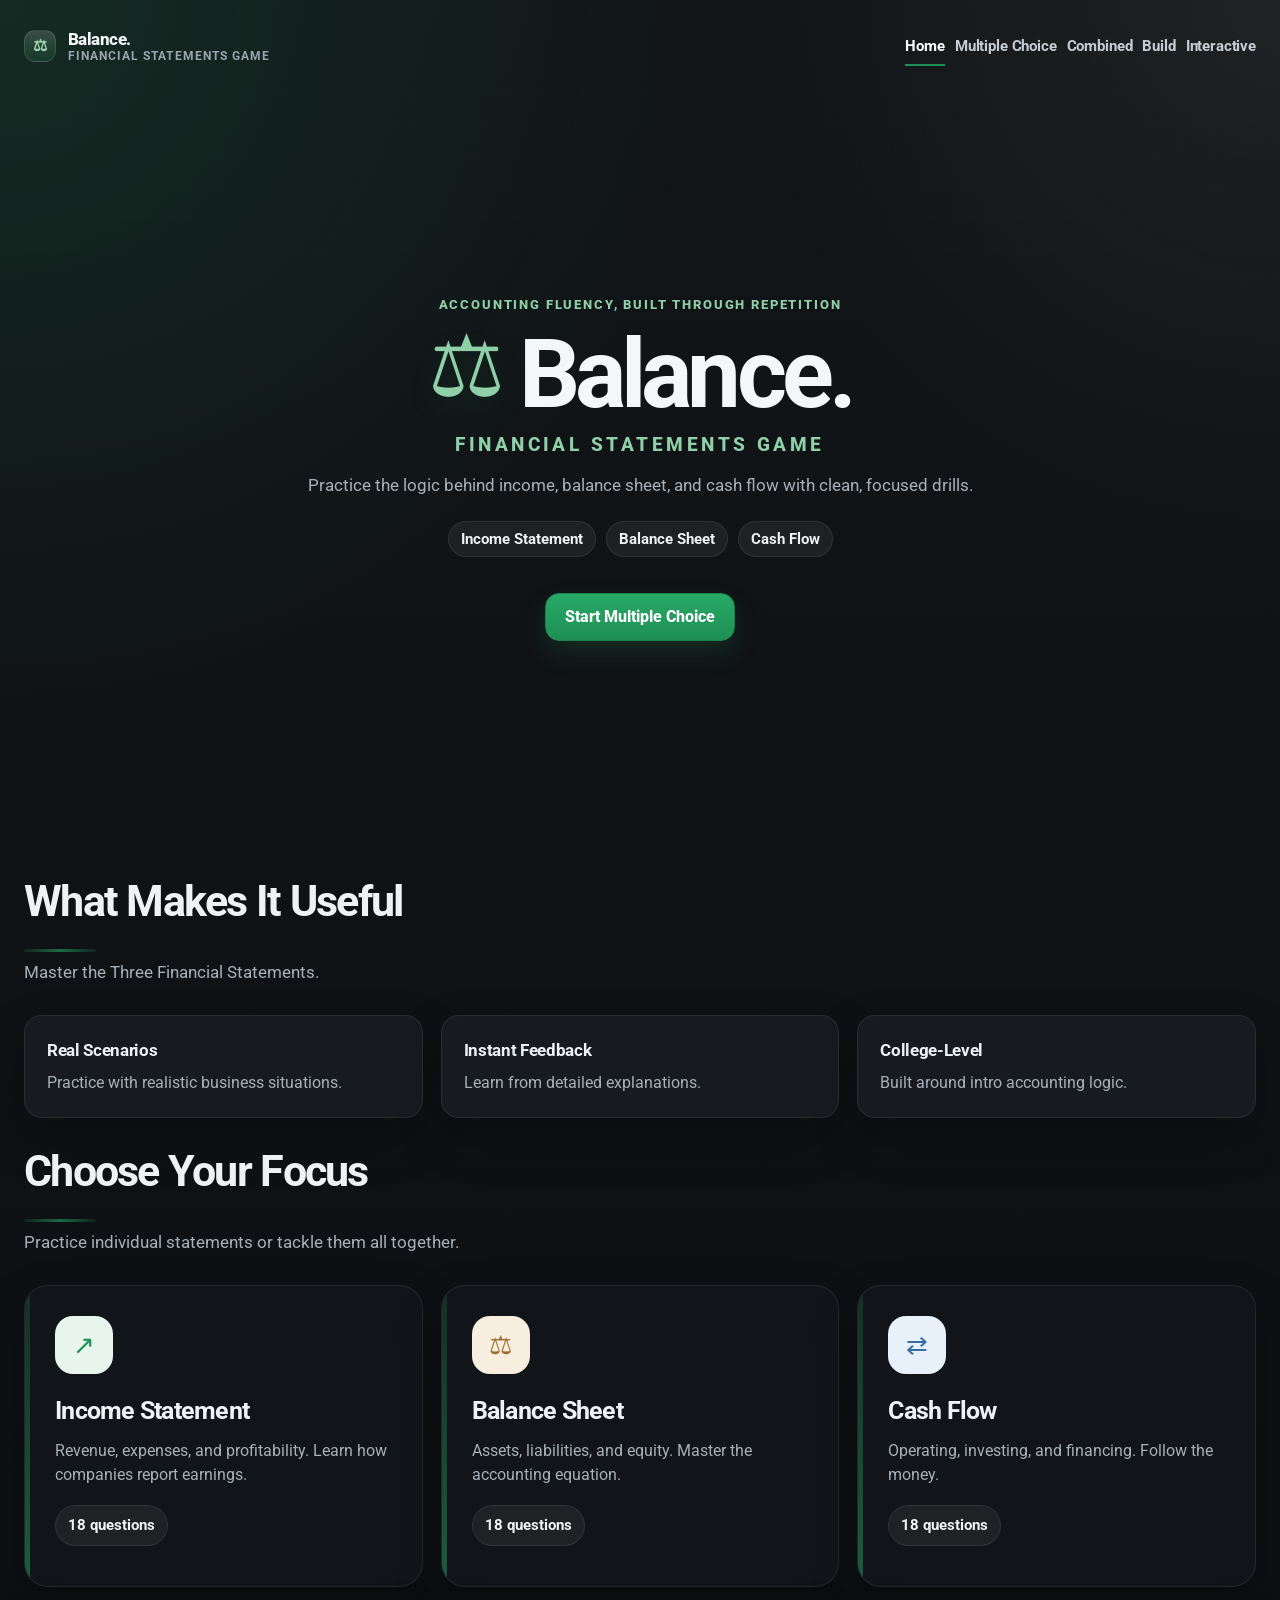
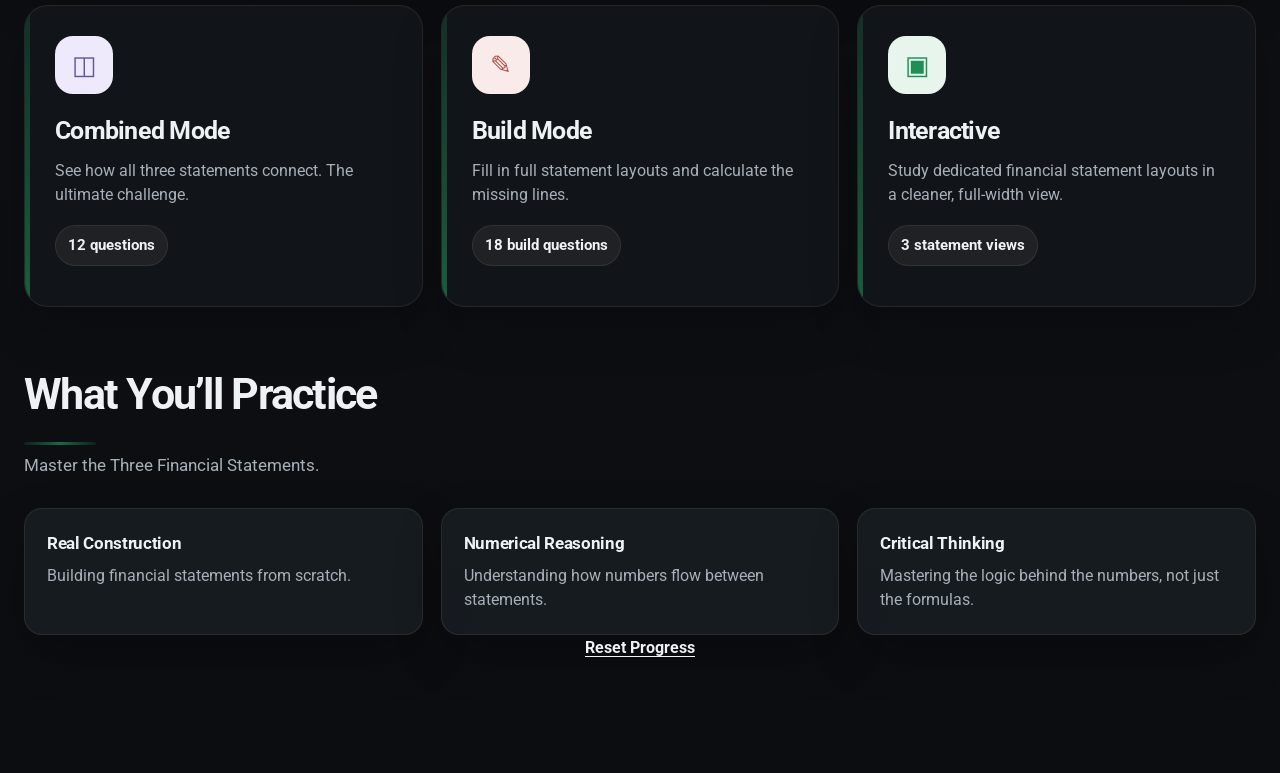
==== index.html @ 27fd7a09 "Changing Nav Bar" ====
<!DOCTYPE html>
<html lang="en">
<head>
  <meta charset="UTF-8" />
  <meta name="viewport" content="width=device-width, initial-scale=1.0" />
  <title>Balance. - The Interactive Accounting Game</title>
  <link rel="stylesheet" href="styles.css" />
  <style>
    .home-footer {
      display: flex;
      justify-content: center;
      padding-bottom: 56px;
    }

    .reset-progress-btn {
      border: 0;
      background: transparent;
      color: #5f7668;
      font: inherit;
      font-weight: 700;
      text-decoration: underline;
      text-underline-offset: 3px;
      cursor: pointer;
    }

    .reset-progress-btn:hover,
    .reset-progress-btn:focus-visible {
      color: #14633a;
      outline: none;
    }
  </style>
</head>
<body>
  <header class="site-header">
    <div class="container header-inner page-topbar">
      <a href="index.html" class="brand-pill" aria-label="Balance home">
        <span class="brand-mark brand-mark-scale" aria-hidden="true">⚖</span>
        <span class="brand-lockup">
          <span class="brand-name">Balance.</span>
          <span class="brand-tagline">Financial Statements Game</span>
        </span>
      </a>
      <nav class="page-nav">
        <a href="index.html" class="active">Home</a>
        <a href="multiple-choice.html">Multiple Choice</a>
        <a href="combined.html">Combined</a>
        <a href="build.html">Build</a>
        <a href="interactive.html">Interactive</a>
      </nav>
      <details class="mobile-nav">
        <summary>Menu</summary>
        <nav class="mobile-nav-menu">
          <a href="index.html" class="active">Home</a>
          <a href="multiple-choice.html">Multiple Choice</a>
          <a href="combined.html">Combined</a>
          <a href="build.html">Build</a>
          <a href="interactive.html">Interactive</a>
        </nav>
      </details>
    </div>
  </header>
  
  <main class="home-page">
    <section class="hero container">
      <div class="hero-shell">
        <div class="hero-copy">
          <p class="hero-eyebrow">Accounting fluency, built through repetition</p>
          <div class="hero-logo">
            <div class="hero-logo-top">
              <span class="hero-logo-mark hero-logo-mark-scale hero-logo-mark-inline" aria-hidden="true">⚖</span>
              <h1>Balance.</h1>
            </div>
            <div class="hero-logo-bottom">
              <p class="hero-logo-subtitle">FINANCIAL STATEMENTS GAME</p>
              <p class="hero-logo-note">Practice the logic behind income, balance sheet, and cash flow with clean, focused drills.</p>
            </div>
          </div>

          <div class="hero-statement-tags" aria-label="Statement topics">
            <span>Income Statement</span>
            <span>Balance Sheet</span>
            <span>Cash Flow</span>
          </div>

          <div class="hero-actions">
            <a href="multiple-choice.html" class="primary-btn hero-cta">Start Multiple Choice</a>
          </div>
        </div>
      </div>
    </section>

    <section class="container home-info-section">
      <div class="section-heading">
        <h2>What Makes It Useful</h2>
        <p>Master the Three Financial Statements.</p>
      </div>

      <div class="feature-row feature-row-wide">
        <div class="feature-card">
          <h3>Real Scenarios</h3>
          <p>Practice with realistic business situations.</p>
        </div>

        <div class="feature-card">
          <h3>Instant Feedback</h3>
          <p>Learn from detailed explanations.</p>
        </div>

        <div class="feature-card">
          <h3>College-Level</h3>
          <p>Built around intro accounting logic.</p>
        </div>
      </div>
    </section>

    <section class="container mode-section">
      <div class="section-heading">
        <h2>Choose Your Focus</h2>
        <p>Practice individual statements or tackle them all together.</p>
      </div>

      <div class="mode-grid">
        <a class="mode-card" href="income.html">
          <div class="mode-icon green">↗</div>
          <h3>Income Statement</h3>
          <p>Revenue, expenses, and profitability. Learn how companies report earnings.</p>
          <span class="question-tag">18 questions</span>
          <span class="best-score-text" data-best-score="balance_income_best"></span>
        </a>

        <a class="mode-card" href="balance.html">
          <div class="mode-icon orange">⚖</div>
          <h3>Balance Sheet</h3>
          <p>Assets, liabilities, and equity. Master the accounting equation.</p>
          <span class="question-tag">18 questions</span>
          <span class="best-score-text" data-best-score="balance_balance_best"></span>
        </a>

        <a class="mode-card" href="cashflow.html">
          <div class="mode-icon blue">⇄</div>
          <h3>Cash Flow</h3>
          <p>Operating, investing, and financing. Follow the money.</p>
          <span class="question-tag">18 questions</span>
          <span class="best-score-text" data-best-score="balance_cashflow_best"></span>
        </a>

        <a class="mode-card" href="combined.html">
          <div class="mode-icon purple">◫</div>
          <h3>Combined Mode</h3>
          <p>See how all three statements connect. The ultimate challenge.</p>
          <span class="question-tag">12 questions</span>
          <span class="best-score-text" data-best-score="balance_combined_best"></span>
        </a>

        <a class="mode-card" href="build.html">
          <div class="mode-icon red">✎</div>
          <h3>Build Mode</h3>
          <p>Fill in full statement layouts and calculate the missing lines.</p>
          <span class="question-tag">18 build questions</span>
          <span class="best-score-text" data-best-score="balance_build_best"></span>
        </a>

        <a class="mode-card" href="interactive.html">
          <div class="mode-icon green">▣</div>
          <h3>Interactive</h3>
          <p>Study dedicated financial statement layouts in a cleaner, full-width view.</p>
          <span class="question-tag">3 statement views</span>
        </a>
      </div>
    </section>

    <section class="container home-info-section">
      <div class="section-heading">
        <h2>What You’ll Practice</h2>
        <p>Master the Three Financial Statements.</p>
      </div>

      <div class="feature-row feature-row-wide">
        <div class="feature-card">
          <h3>Real Construction</h3>
          <p>Building financial statements from scratch.</p>
        </div>

        <div class="feature-card">
          <h3>Numerical Reasoning</h3>
          <p>Understanding how numbers flow between statements.</p>
        </div>

        <div class="feature-card">
          <h3>Critical Thinking</h3>
          <p>Mastering the logic behind the numbers, not just the formulas.</p>
        </div>
      </div>
    </section>

    <footer class="container home-footer">
      <button type="button" class="reset-progress-btn" id="reset-progress-btn">Reset Progress</button>
    </footer>
  </main>

  <script>
    (function () {
      const BEST_SCORE_PREFIX = "balance_";
      const bestScoreEls = Array.from(document.querySelectorAll("[data-best-score]"));
      const resetBtn = document.getElementById("reset-progress-btn");

      function renderBestScores() {
        bestScoreEls.forEach(el => {
          const key = el.dataset.bestScore;
          if (!key) return;

          const raw = localStorage.getItem(key);
          if (!raw) {
            el.textContent = "";
            return;
          }

          try {
            const parsed = JSON.parse(raw);
            if (!parsed || !Number.isFinite(parsed.score) || !Number.isFinite(parsed.total)) {
              el.textContent = "";
              return;
            }

            el.textContent = `Best: ${parsed.score} / ${parsed.total}`;
          } catch (_error) {
            el.textContent = "";
          }
        });
      }

      function resetProgress() {
        Object.keys(localStorage).forEach(key => {
          if (key.startsWith(BEST_SCORE_PREFIX)) {
            localStorage.removeItem(key);
          }
        });

        renderBestScores();
      }

      if (resetBtn) {
        resetBtn.addEventListener("click", resetProgress);
      }

      renderBestScores();
    }());
  </script>
</body>
</html>
---- styles.css ----
@import url("https://fonts.googleapis.com/css2?family=JetBrains+Mono:wght@600;700;800&family=Roboto:wght@400;500;700;800&display=swap");

:root {
  --bg: #101214;
  --bg-accent: #1a1d20;
  --surface: #ffffff;
  --surface-soft: #f5f7f8;
  --surface-strong: #edf1f2;
  --border: rgba(255, 255, 255, 0.1);
  --border-strong: rgba(255, 255, 255, 0.18);
  --text: #173126;
  --muted: #66727d;
  --green: #1f8f55;
  --green-dark: #14633a;
  --green-soft: #dff2e6;
  --green-ring: rgba(31, 143, 85, 0.18);
  --ink: #f4f7f8;
  --mode-accent: rgba(31, 143, 85, 0.14);
  --mode-accent-strong: #1f8f55;
  --red: #c23a3a;
  --red-soft: #fae7e7;
  --shadow-sm: 0 20px 48px rgba(0, 0, 0, 0.24);
  --shadow-md: 0 28px 72px rgba(0, 0, 0, 0.32);
  --radius-lg: 24px;
  --radius-md: 18px;
  --radius-sm: 14px;
  --radius-pill: 999px;
  --container: 1600px;
  --font-sans: "Roboto", Arial, Helvetica, sans-serif;
  --font-mono: "JetBrains Mono", "SFMono-Regular", Consolas, "Liberation Mono", Menlo, monospace;
  --panel: rgba(18, 22, 26, 0.9);
  --panel-soft: rgba(24, 29, 34, 0.92);
  --panel-strong: rgba(31, 37, 42, 0.95);
  --panel-border: rgba(255, 255, 255, 0.08);
  --panel-text: #eef2f4;
  --panel-muted: #a7b0b8;
}

* {
  box-sizing: border-box;
}

html,
body {
  margin: 0;
  padding: 0;
  min-height: 100%;
  font-family: var(--font-sans);
  background:
    radial-gradient(circle at top left, rgba(31, 143, 85, 0.18), transparent 26%),
    radial-gradient(circle at top right, rgba(255, 255, 255, 0.06), transparent 20%),
    linear-gradient(180deg, #121518 0%, #0b0d10 100%);
  color: var(--text);
}

body {
  line-height: 1.5;
  position: relative;
}

a {
  text-decoration: none;
  color: inherit;
}

button,
input,
select {
  font: inherit;
}

button,
input,
select,
a {
  -webkit-tap-highlight-color: transparent;
}

.hidden {
  display: none !important;
}

.container {
  width: min(var(--container), calc(100% - 48px));
  margin: 0 auto;
}

.site-header {
  position: relative;
  z-index: 50;
  padding: 20px 0 0;
}

.header-inner {
  display: flex;
  justify-content: center;
  align-items: center;
}

.page-topbar {
  position: relative;
  justify-content: space-between;
  gap: 18px 24px;
  flex-wrap: nowrap;
  padding: 4px 0 0;
}

.brand-pill {
  display: inline-flex;
  flex: 0 0 auto;
  align-items: center;
  gap: 12px;
  min-height: 44px;
  padding: 0;
  background: transparent;
  color: var(--ink);
  border: 0;
  font-weight: 800;
  letter-spacing: -0.01em;
  white-space: nowrap;
}

.brand-mark {
  position: relative;
  width: 32px;
  height: 32px;
  display: inline-flex;
  align-items: center;
  justify-content: center;
  border-radius: 11px;
  background:
    linear-gradient(180deg, rgba(255, 255, 255, 0.16) 0%, rgba(31, 143, 85, 0.16) 100%);
  border: 1px solid rgba(255, 255, 255, 0.1);
  box-shadow: none;
}

.brand-mark-scale {
  color: #9ed8b3;
  font-size: 1rem;
  line-height: 1;
}

.brand-lockup {
  display: flex;
  flex-direction: column;
  line-height: 1.05;
}

.brand-name {
  font-size: 1.08rem;
  letter-spacing: -0.03em;
}

.brand-tagline {
  margin-top: 2px;
  color: #9aa5af;
  font-size: 0.72rem;
  font-weight: 700;
  letter-spacing: 0.09em;
  text-transform: uppercase;
}

.page-nav {
  display: flex;
  flex: 0 1 auto;
  min-width: max-content;
  align-items: center;
  justify-content: flex-start;
  gap: 10px;
  flex-wrap: nowrap;
  padding: 0;
  margin-left: auto;
  background: transparent;
  border: 0;
  border-radius: 0;
  box-shadow: none;
}

.page-nav a {
  display: inline-flex;
  flex: 0 1 auto;
  align-items: center;
  justify-content: center;
  min-height: 40px;
  padding: 6px 0;
  border-radius: 0;
  border: 0;
  background: transparent;
  color: #c5ccd3;
  font-weight: 700;
  font-size: 0.95rem;
  letter-spacing: -0.01em;
  white-space: nowrap;
  transition: transform 0.18s ease, color 0.18s ease, opacity 0.18s ease;
}

.page-nav a:hover,
.page-nav a:focus-visible {
  transform: translateY(-1px);
  color: #ffffff;
  outline: none;
}

.page-nav a.active {
  color: #ffffff;
  box-shadow: inset 0 -2px 0 var(--green);
}

.best-score-text {
  display: block;
  margin-top: 10px;
  color: #5f7668;
  font-size: 0.92rem;
  font-weight: 700;
  font-family: var(--font-mono);
  font-variant-numeric: tabular-nums;
}

.mobile-nav {
  display: none;
  position: relative;
  z-index: 60;
  margin-left: auto;
}

.mobile-nav summary {
  display: inline-flex;
  align-items: center;
  justify-content: center;
  min-height: 44px;
  padding: 0 16px;
  border: 1px solid rgba(255, 255, 255, 0.14);
  border-radius: var(--radius-pill);
  background: rgba(255, 255, 255, 0.06);
  color: #f3f6f7;
  font-weight: 800;
  cursor: pointer;
  list-style: none;
  box-shadow: inset 0 1px 0 rgba(255, 255, 255, 0.75);
}

.mobile-nav summary::-webkit-details-marker {
  display: none;
}

.mobile-nav summary::after {
  content: "▾";
  margin-left: 8px;
  color: var(--muted);
  font-size: 0.9rem;
}

.mobile-nav[open] summary::after {
  content: "▴";
}

.mobile-nav-menu {
  position: absolute;
  top: calc(100% + 10px);
  right: 0;
  z-index: 80;
  width: min(240px, calc(100vw - 40px));
  max-width: calc(100vw - 40px);
  display: grid;
  gap: 6px;
  padding: 10px;
  background: rgba(22, 25, 28, 0.96);
  border: 1px solid rgba(255, 255, 255, 0.1);
  border-radius: 18px;
  box-shadow: 0 18px 40px rgba(0, 0, 0, 0.34);
  backdrop-filter: blur(12px);
}

.mobile-nav-menu a {
  display: flex;
  align-items: center;
  min-height: 42px;
  padding: 0 12px;
  border: 1px solid transparent;
  border-radius: 12px;
  color: #c5ccd3;
  font-weight: 700;
}

.mobile-nav-menu a:hover,
.mobile-nav-menu a:focus-visible {
  background: rgba(255, 255, 255, 0.06);
  border-color: rgba(255, 255, 255, 0.08);
  color: #ffffff;
  outline: none;
}

.mobile-nav-menu a.active {
  background: rgba(31, 143, 85, 0.18);
  border-color: rgba(31, 143, 85, 0.28);
  color: #ffffff;
}

.hero,
.mode-section,
.quiz-hero,
.build-mode-picker,
.home-info-section,
.quiz-card,
.feature-card,
.mode-card {
  background: var(--panel);
  border: 1px solid var(--panel-border);
  box-shadow: var(--shadow-sm);
}

.hero,
.mode-section,
.home-info-section,
.quiz-card {
  border-radius: var(--radius-lg);
}

.home-page {
  padding-bottom: 56px;
}

.home-page .section-heading h2,
.home-page .section-heading p,
.home-page .reset-progress-btn {
  color: #eef2f4;
}

.home-page .section-heading p {
  color: #a7b0b8;
}

.hero {
  position: relative;
  overflow: hidden;
  padding: 56px 48px;
  margin-top: 20px;
  min-height: min(72vh, 760px);
  display: flex;
  align-items: center;
  background: transparent;
  border: 0;
  box-shadow: none;
  border-radius: 0;
}

.hero::before {
  content: "";
  position: absolute;
  inset: 0;
  background:
    linear-gradient(90deg, rgba(255, 255, 255, 0.04) 1px, transparent 1px),
    linear-gradient(rgba(255, 255, 255, 0.04) 1px, transparent 1px);
  background-size: 32px 32px;
  mask-image: linear-gradient(180deg, rgba(0, 0, 0, 0.22), transparent 72%);
  pointer-events: none;
}

.hero-shell {
  position: relative;
  display: flex;
  justify-content: center;
  align-items: center;
  width: 100%;
  min-height: inherit;
}

.hero-copy {
  display: flex;
  flex-direction: column;
  align-items: center;
  text-align: center;
  justify-content: center;
  width: min(100%, 980px);
  margin: 0 auto;
}

.hero-eyebrow {
  margin: 0 0 16px;
  color: #90d0a9;
  font-size: 0.82rem;
  font-weight: 800;
  letter-spacing: 0.14em;
  text-transform: uppercase;
}

.hero-logo {
  display: inline-flex;
  flex-direction: column;
  align-items: center;
  gap: 12px;
}

.hero-logo-top {
  display: inline-flex;
  align-items: center;
  justify-content: center;
  gap: 14px;
}

.hero-logo-mark {
  width: clamp(92px, 12vw, 116px);
  height: clamp(92px, 12vw, 116px);
  display: grid;
  place-items: center;
  padding: 16px;
  border-radius: 28px;
  background:
    linear-gradient(180deg, rgba(255, 255, 255, 0.08) 0%, rgba(31, 143, 85, 0.12) 100%);
  border: 1px solid rgba(255, 255, 255, 0.08);
  box-shadow: 0 18px 36px rgba(0, 0, 0, 0.26);
}

.hero-logo-mark-scale {
  color: #90d0a9;
  font-size: clamp(4.5rem, 10vw, 7rem);
  line-height: 1;
  text-shadow: 0 12px 28px rgba(31, 143, 85, 0.16);
}

.hero-logo-mark-inline {
  width: auto;
  height: auto;
  display: inline-block;
  padding: 0;
  border: 0;
  border-radius: 0;
  background: transparent;
  box-shadow: none;
  font-size: clamp(3.5rem, 7vw, 5.4rem);
  transform: translateY(-0.08em);
}

.hero-logo-copy {
  text-align: center;
}

.hero-logo-bottom {
  text-align: center;
  width: 100%;
}

.hero h1 {
  margin: 0;
  font-size: clamp(3.5rem, 8vw, 6rem);
  line-height: 0.92;
  letter-spacing: -0.05em;
  color: #f4f7f8;
}

.hero-logo-subtitle {
  margin: 0;
  color: #90d0a9;
  font-size: clamp(0.95rem, 1.8vw, 1.2rem);
  font-weight: 800;
  letter-spacing: 0.18em;
}

.hero-logo-note {
  margin: 14px 0 0;
  max-width: 820px;
  color: var(--panel-muted);
  font-size: 1.08rem;
}

.hero-statement-tags {
  display: flex;
  flex-wrap: wrap;
  gap: 10px;
  margin-top: 22px;
  justify-content: center;
}

.hero-statement-tags span {
  display: inline-flex;
  align-items: center;
  min-height: 36px;
  padding: 0 12px;
  border-radius: var(--radius-pill);
  border: 1px solid rgba(255, 255, 255, 0.08);
  background: rgba(255, 255, 255, 0.06);
  color: var(--panel-text);
  font-size: 0.92rem;
  font-weight: 700;
}

.hero-actions {
  margin-top: 36px;
  display: flex;
  justify-content: center;
  width: 100%;
}

.hero-cta {
  min-width: 190px;
}

.brand-strip {
  display: grid;
  grid-template-columns: repeat(3, 1fr);
  gap: 18px;
  margin-top: 22px;
}

.brand-strip-item {
  padding: 18px 20px;
  border: 1px solid var(--border);
  border-radius: var(--radius-md);
  background: rgba(255, 255, 255, 0.82);
  box-shadow: var(--shadow-sm);
}

.brand-strip-label {
  display: block;
  margin-bottom: 8px;
  color: var(--muted);
  font-size: 0.8rem;
  font-weight: 800;
  letter-spacing: 0.1em;
  text-transform: uppercase;
}

.brand-strip-item strong {
  font-size: 1rem;
  letter-spacing: -0.02em;
}

.feature-row {
  display: grid;
  grid-template-columns: repeat(3, 1fr);
  gap: 18px;
  margin-top: 36px;
}

.feature-row-wide {
  margin-top: 0;
}

.feature-card {
  border-radius: var(--radius-md);
  padding: 22px;
  text-align: left;
  background: var(--panel-soft);
}

.feature-card h3 {
  margin: 0 0 8px;
  font-size: 1.05rem;
  letter-spacing: -0.02em;
  color: var(--panel-text);
}

.feature-card p {
  margin: 0;
  color: var(--panel-muted);
}

.home-info-section {
  padding: 0;
  margin-top: 22px;
  background: transparent;
  border: 0;
  box-shadow: none;
}

.mode-section {
  padding: 0;
  margin-top: 22px;
  margin-bottom: 56px;
  background: transparent;
  border: 0;
  box-shadow: none;
}

.accounting-tidbit {
  display: grid;
  grid-template-columns: minmax(0, 280px) minmax(0, 1fr);
  gap: 24px;
  align-items: center;
  padding: 28px 32px;
  margin-top: 22px;
  margin-bottom: 22px;
  border-radius: var(--radius-lg);
  background: rgba(255, 255, 255, 0.94);
  border: 1px solid var(--border);
  box-shadow: var(--shadow-sm);
}

.accounting-tidbit-intro h2,
.accounting-tidbit-intro p {
  margin: 0;
}

.accounting-tidbit-eyebrow {
  margin-bottom: 10px;
  color: var(--green-dark);
  font-size: 0.78rem;
  font-weight: 800;
  letter-spacing: 0.14em;
  text-transform: uppercase;
}

.accounting-tidbit-intro h2 {
  font-size: clamp(1.55rem, 2vw, 2.05rem);
  letter-spacing: -0.03em;
}

.accounting-tidbit-note {
  margin-top: 10px !important;
  color: var(--muted);
  font-size: 0.98rem;
}

.accounting-tidbit-flow {
  display: flex;
  flex-wrap: wrap;
  align-items: center;
  gap: 12px 14px;
  padding: 20px 22px;
  border-radius: 20px;
  border: 1px solid rgba(191, 216, 197, 0.92);
  background: linear-gradient(180deg, rgba(255, 255, 255, 0.98) 0%, rgba(245, 250, 247, 0.96) 100%);
}

.accounting-tidbit-flow span {
  color: var(--text);
  font-weight: 700;
}

.accounting-tidbit-flow strong {
  color: var(--green-dark);
  font-size: 1.1rem;
}

.section-heading {
  text-align: left;
  margin-bottom: 30px;
}

.section-heading h2 {
  margin: 0 0 8px;
  font-size: clamp(2rem, 3.5vw, 2.7rem);
  letter-spacing: -0.04em;
}

.section-heading h2::after {
  content: "";
  display: block;
  width: 72px;
  height: 3px;
  margin: 14px 0 0;
  border-radius: 999px;
  background: linear-gradient(90deg, rgba(31, 143, 85, 0.14), rgba(31, 143, 85, 0.7), rgba(31, 143, 85, 0.14));
}

.section-heading p {
  margin: 0;
  color: var(--muted);
  font-size: 1.05rem;
}

.mode-grid {
  display: grid;
  grid-template-columns: repeat(3, minmax(0, 1fr));
  gap: 18px;
}

.mode-card {
  position: relative;
  overflow: hidden;
  border-radius: var(--radius-lg);
  padding: 30px;
  display: block;
  transition: transform 0.18s ease, box-shadow 0.18s ease, border-color 0.18s ease;
}

.mode-card::before {
  content: "";
  position: absolute;
  inset: 0 auto 0 0;
  width: 5px;
  background: linear-gradient(180deg, rgba(31, 143, 85, 0.22), rgba(31, 143, 85, 0.6));
}

.mode-card:hover,
.mode-card:focus-visible {
  transform: translateY(-3px);
  border-color: var(--border-strong);
  box-shadow: var(--shadow-md);
  outline: none;
}

.mode-icon {
  width: 58px;
  height: 58px;
  border-radius: 18px;
  display: grid;
  place-items: center;
  background: rgba(255, 255, 255, 0.06);
  color: var(--green);
  font-size: 1.6rem;
  margin-bottom: 18px;
  border: 1px solid rgba(255, 255, 255, 0.08);
}

.mode-icon.green,
.mode-icon.blue,
.mode-icon.purple,
.mode-icon.orange,
.mode-icon.red {
  color: var(--green);
}

.mode-icon.green {
  background: #e7f5ec;
  color: #1f8f55;
}

.mode-icon.orange {
  background: #f7eedf;
  color: #9e6d2b;
}

.mode-icon.blue {
  background: #e8f0fa;
  color: #356fa6;
}

.mode-icon.purple {
  background: #efeafb;
  color: #6256a0;
}

.mode-icon.red {
  background: #f9ebea;
  color: #aa5146;
}

.mode-card h3 {
  margin: 0 0 10px;
  font-size: 1.55rem;
  letter-spacing: -0.03em;
  color: var(--panel-text);
}

.mode-card p {
  margin: 0 0 18px;
  color: var(--panel-muted);
  font-size: 1rem;
}

.question-tag {
  display: inline-block;
  background: rgba(255, 255, 255, 0.06);
  color: var(--panel-text);
  font-weight: 700;
  font-size: 0.95rem;
  padding: 8px 12px;
  border-radius: var(--radius-pill);
  border: 1px solid rgba(255, 255, 255, 0.08);
}

.best-score-text {
  color: #86929d;
}

.quiz-page {
  padding: 24px 0 56px;
}

.quiz-hero {
  position: relative;
  overflow: hidden;
  text-align: center;
  margin-bottom: 22px;
  padding: 28px 24px;
  border-radius: var(--radius-lg);
}

.quiz-hero::before {
  content: "";
  position: absolute;
  inset: 0 auto 0 0;
  width: 8px;
  background: linear-gradient(180deg, var(--mode-accent-strong), rgba(31, 143, 85, 0.28));
}

.quiz-hero::after {
  content: "";
  position: absolute;
  inset: 0;
  background:
    linear-gradient(90deg, rgba(15, 36, 28, 0.03) 1px, transparent 1px),
    linear-gradient(rgba(15, 36, 28, 0.03) 1px, transparent 1px);
  background-size: 28px 28px;
  mask-image: linear-gradient(90deg, rgba(0, 0, 0, 0.24), transparent 68%);
  pointer-events: none;
}

.quiz-hero-eyebrow {
  position: relative;
  z-index: 1;
  margin: 0 0 10px;
  color: #9ed8b3;
  font-size: 0.8rem;
  font-weight: 800;
  letter-spacing: 0.14em;
  text-transform: uppercase;
}

.quiz-hero h1 {
  position: relative;
  z-index: 1;
  margin: 0 0 10px;
  font-size: clamp(2.75rem, 6vw, 4.6rem);
  letter-spacing: -0.05em;
  line-height: 0.96;
  color: var(--panel-text);
}

.quiz-hero p {
  position: relative;
  z-index: 1;
  margin: 0;
  color: var(--panel-muted);
  font-size: 1.08rem;
}

.quiz-layout {
  display: grid;
  grid-template-columns: 300px 1fr;
  gap: 20px;
  align-items: start;
}

.multiple-choice-picker {
  margin-top: 22px;
}

.statement-choice-grid {
  grid-template-columns: repeat(3, minmax(0, 1fr));
}

.quiz-card {
  padding: 26px;
}

.status-card h2,
.main-quiz-card h2,
.completion-box h2 {
  margin-top: 0;
  margin-bottom: 18px;
  font-size: clamp(1.45rem, 2vw, 1.9rem);
  letter-spacing: -0.03em;
  color: var(--panel-text);
}

.stat-list {
  display: grid;
  gap: 12px;
}

.stat-item {
  position: relative;
  display: flex;
  justify-content: space-between;
  align-items: center;
  gap: 12px;
  padding: 14px 16px;
  border: 1px solid rgba(255, 255, 255, 0.08);
  border-radius: var(--radius-md);
  background: rgba(255, 255, 255, 0.05);
}

.stat-item::before {
  content: "";
  position: absolute;
  left: 0;
  top: 12px;
  bottom: 12px;
  width: 3px;
  border-radius: 999px;
  background: var(--mode-accent);
}

.stat-item span {
  color: var(--panel-muted);
  font-weight: 600;
}

.stat-item strong {
  font-size: 1.02rem;
  font-family: var(--font-mono);
  font-variant-numeric: tabular-nums;
  color: var(--panel-text);
}

.difficulty-filter-card {
  margin-top: 20px;
  padding-top: 20px;
  border-top: 1px solid rgba(255, 255, 255, 0.08);
}

.status-progress-card {
  margin-top: 18px;
  padding: 16px 16px 14px;
  border: 1px solid rgba(255, 255, 255, 0.08);
  border-radius: var(--radius-md);
  background: rgba(255, 255, 255, 0.04);
}

.status-progress-head {
  display: flex;
  align-items: center;
  justify-content: space-between;
  gap: 12px;
  margin-bottom: 10px;
}

.status-progress-label {
  color: var(--panel-muted);
  font-size: 0.82rem;
  font-weight: 800;
  letter-spacing: 0.08em;
  text-transform: uppercase;
}

.status-progress-head strong {
  color: var(--mode-accent-strong);
  font-size: 0.96rem;
  letter-spacing: -0.02em;
  font-family: var(--font-mono);
  font-variant-numeric: tabular-nums;
}

.progress-track {
  position: relative;
  height: 8px;
  border-radius: 999px;
  background: rgba(191, 216, 197, 0.45);
  overflow: hidden;
}

.progress-fill {
  height: 100%;
  border-radius: inherit;
  background: linear-gradient(90deg, rgba(31, 143, 85, 0.55) 0%, var(--mode-accent-strong) 100%);
  transition: width 0.24s ease;
}

.status-progress-note {
  margin: 10px 0 0;
  color: var(--panel-muted);
  font-size: 0.92rem;
  line-height: 1.5;
}

.difficulty-filter-title {
  margin: 0 0 12px;
  color: var(--panel-text);
  font-size: 0.95rem;
  font-weight: 800;
  letter-spacing: 0.02em;
}

.difficulty-filter-group {
  display: grid;
  grid-template-columns: repeat(2, minmax(0, 1fr));
  gap: 10px;
}

.difficulty-filter-btn,
.answer-btn,
.primary-btn,
.secondary-btn,
.secondary-link-btn,
.build-label-input,
.build-value-input {
  transition: transform 0.18s ease, border-color 0.18s ease, background 0.18s ease, color 0.18s ease, box-shadow 0.18s ease, opacity 0.18s ease;
}

.difficulty-filter-btn,
.secondary-btn,
.secondary-link-btn {
  border: 1px solid rgba(255, 255, 255, 0.1);
  background: rgba(255, 255, 255, 0.05);
  color: var(--panel-text);
  border-radius: var(--radius-sm);
  padding: 11px 14px;
  font-weight: 700;
  cursor: pointer;
  box-shadow: inset 0 1px 0 rgba(255, 255, 255, 0.75);
}

.difficulty-filter-btn:hover,
.difficulty-filter-btn:focus-visible,
.secondary-btn:hover,
.secondary-btn:focus-visible,
.secondary-link-btn:hover,
.secondary-link-btn:focus-visible {
  transform: translateY(-1px);
  border-color: rgba(255, 255, 255, 0.18);
  background: rgba(255, 255, 255, 0.08);
  box-shadow: var(--shadow-sm);
  outline: none;
}

.difficulty-filter-btn:active,
.secondary-btn:active,
.secondary-link-btn:active {
  transform: translateY(0);
  box-shadow: inset 0 2px 4px rgba(18, 49, 35, 0.06);
}

.difficulty-filter-btn.active,
.build-mode-link.active {
  border-color: rgba(31, 143, 85, 0.3);
  background: rgba(31, 143, 85, 0.18);
  color: #dff2e6;
  box-shadow: 0 12px 28px rgba(31, 143, 85, 0.12);
}

.question-header {
  margin-bottom: 14px;
}

.difficulty-pill {
  display: inline-flex;
  align-items: center;
  min-height: 36px;
  padding: 0 12px;
  border-radius: var(--radius-pill);
  background: rgba(31, 143, 85, 0.18);
  color: #dff2e6;
  font-weight: 800;
  font-size: 0.88rem;
  border: 1px solid rgba(31, 143, 85, 0.28);
}

.main-quiz-card h2 {
  margin-bottom: 22px;
  line-height: 1.25;
}

.answer-grid {
  display: grid;
  gap: 12px;
}

.answer-btn {
  position: relative;
  width: 100%;
  text-align: left;
  border: 1px solid rgba(214, 222, 228, 0.28);
  background: linear-gradient(180deg, #b5bdc5 0%, #9ea7b1 100%);
  color: #14211d;
  padding: 16px 18px;
  border-radius: var(--radius-md);
  cursor: pointer;
  font-weight: 700;
  box-shadow:
    inset 0 1px 0 rgba(255, 255, 255, 0.38),
    0 10px 24px rgba(0, 0, 0, 0.18);
}

.answer-btn::after {
  content: "";
  position: absolute;
  top: 50%;
  right: 16px;
  width: 10px;
  height: 10px;
  border-radius: 999px;
  background: rgba(255, 255, 255, 0.22);
  border: 1px solid rgba(255, 255, 255, 0.5);
  transform: translateY(-50%);
  transition: background 0.18s ease, border-color 0.18s ease, box-shadow 0.18s ease;
}

.answer-btn:hover:not(:disabled),
.answer-btn:focus-visible:not(:disabled) {
  transform: translateY(-2px);
  border-color: rgba(221, 231, 237, 0.52);
  background: linear-gradient(180deg, #d3d9df 0%, #bac3cb 100%);
  box-shadow:
    inset 0 1px 0 rgba(255, 255, 255, 0.52),
    0 0 0 1px rgba(255, 255, 255, 0.12),
    0 18px 34px rgba(0, 0, 0, 0.26),
    0 0 24px rgba(197, 208, 219, 0.18);
  outline: none;
}

.answer-btn:hover:not(:disabled)::after,
.answer-btn:focus-visible:not(:disabled)::after {
  background: rgba(255, 255, 255, 0.62);
  border-color: rgba(255, 255, 255, 0.82);
  box-shadow: 0 0 0 6px rgba(214, 223, 230, 0.18);
}

.answer-btn:active:not(:disabled) {
  transform: translateY(0);
  box-shadow:
    inset 0 2px 8px rgba(0, 0, 0, 0.14),
    0 8px 18px rgba(0, 0, 0, 0.18);
}

.answer-btn:disabled {
  cursor: default;
}

.answer-btn.correct {
  border-color: #8bc4a0;
  background: linear-gradient(180deg, #f4fcf7 0%, #e1f5e8 100%);
  color: var(--green-dark);
  box-shadow: 0 0 0 3px rgba(31, 143, 85, 0.08);
}

.answer-btn.correct::after {
  background: rgba(31, 143, 85, 0.9);
  border-color: rgba(31, 143, 85, 0.9);
  box-shadow: 0 0 0 4px rgba(31, 143, 85, 0.14);
}

.answer-btn.incorrect {
  border-color: #e6b1b1;
  background: linear-gradient(180deg, #fff8f8 0%, #fdeaea 100%);
  color: #892e2e;
  box-shadow: 0 0 0 3px rgba(194, 58, 58, 0.06);
}

.answer-btn.incorrect::after {
  background: rgba(194, 58, 58, 0.88);
  border-color: rgba(194, 58, 58, 0.88);
  box-shadow: 0 0 0 4px rgba(194, 58, 58, 0.1);
}

.feedback-box {
  position: relative;
  overflow: hidden;
  margin-top: 20px;
  padding: 18px 20px 18px 58px;
  border-radius: var(--radius-md);
  background: linear-gradient(180deg, #bcc4cb 0%, #a8b0b8 100%);
  border: 1px solid rgba(214, 222, 228, 0.28);
  color: #43505c;
  line-height: 1.6;
  min-height: 88px;
  box-shadow:
    inset 0 1px 0 rgba(255, 255, 255, 0.38),
    0 12px 28px rgba(0, 0, 0, 0.18);
}

.feedback-box::before {
  content: "";
  position: absolute;
  left: 18px;
  top: 22px;
  width: 24px;
  height: 24px;
  border-radius: 999px;
  border: 1px solid rgba(255, 255, 255, 0.46);
  background: linear-gradient(180deg, rgba(240, 244, 247, 0.96) 0%, rgba(201, 209, 216, 0.92) 100%);
}

.feedback-box::after {
  content: "";
  position: absolute;
  inset: 0 auto 0 0;
  width: 4px;
  background: rgba(234, 239, 243, 0.7);
}

.feedback-box strong {
  color: inherit;
}

.feedback-box.success {
  background: linear-gradient(180deg, #f4fbf6 0%, #e4f4ea 100%);
  border-color: #a6d0b3;
  color: var(--green-dark);
  box-shadow: 0 12px 28px rgba(31, 143, 85, 0.08);
}

.feedback-box.success::before {
  background: linear-gradient(180deg, #f4fcf7 0%, #dff2e6 100%);
  border-color: rgba(31, 143, 85, 0.24);
  box-shadow: inset 0 0 0 6px rgba(31, 143, 85, 0.14);
}

.feedback-box.success::after {
  background: rgba(31, 143, 85, 0.34);
}

.feedback-box.error {
  background: linear-gradient(180deg, #fff8f8 0%, var(--red-soft) 100%);
  border-color: #e7bcbc;
  color: #7a2d2d;
  box-shadow: 0 12px 28px rgba(194, 58, 58, 0.06);
}

.feedback-box.error::before {
  background: linear-gradient(180deg, #fffafa 0%, #f9e6e6 100%);
  border-color: rgba(194, 58, 58, 0.22);
  box-shadow: inset 0 0 0 6px rgba(194, 58, 58, 0.12);
}

.feedback-box.error::after {
  background: rgba(194, 58, 58, 0.28);
}

.quiz-actions {
  display: flex;
  gap: 12px;
  flex-wrap: wrap;
  margin-top: 20px;
}

.primary-btn,
.secondary-btn,
.secondary-link-btn {
  display: inline-flex;
  align-items: center;
  justify-content: center;
  min-height: 48px;
  border-radius: var(--radius-sm);
  padding: 0 18px;
  font-weight: 800;
}

.primary-btn {
  border: 1px solid #1c844f;
  background: linear-gradient(180deg, #27a966 0%, #1f8f55 100%);
  color: #ffffff;
  cursor: pointer;
  box-shadow: 0 12px 24px rgba(31, 143, 85, 0.18);
}

.primary-btn:hover:not(:disabled),
.primary-btn:focus-visible:not(:disabled) {
  transform: translateY(-1px);
  background: linear-gradient(180deg, #2cb26c 0%, #20824f 100%);
  box-shadow: 0 16px 28px rgba(31, 143, 85, 0.22);
  outline: none;
}

.primary-btn:active:not(:disabled) {
  transform: translateY(0);
  box-shadow: inset 0 2px 6px rgba(15, 72, 42, 0.18);
}

.primary-btn:disabled {
  opacity: 0.5;
  cursor: not-allowed;
  box-shadow: none;
}

.secondary-link-btn {
  display: inline-flex;
}

.completion-box {
  padding: 4px 0;
  border: 1px solid rgba(255, 255, 255, 0.08);
  border-radius: var(--radius-lg);
  background: var(--panel-soft);
  box-shadow: var(--shadow-sm);
  text-align: center;
  padding: 26px 22px;
}

.completion-box p {
  margin: 0 0 20px;
  color: var(--panel-muted);
  font-size: 1.04rem;
}

.completion-box h2 {
  margin-bottom: 10px;
}

.build-mode-picker {
  margin-bottom: 20px;
  padding: 22px 24px;
  border-radius: var(--radius-lg);
  background: var(--panel);
  border: 1px solid rgba(255, 255, 255, 0.08);
  box-shadow: var(--shadow-sm);
}

.build-mode-picker-title {
  margin: 0 0 12px;
  color: var(--panel-text);
  font-size: 1rem;
  font-weight: 800;
  letter-spacing: 0.01em;
}

.build-mode-picker-links {
  display: flex;
  flex-wrap: wrap;
  gap: 12px;
}

.build-mode-link {
  min-width: 150px;
  justify-content: center;
  padding: 14px 20px;
}

.build-statement-card {
  border: 1px solid rgba(255, 255, 255, 0.08);
  background: var(--panel);
  border-radius: var(--radius-lg);
  padding: 20px 20px 16px;
}

.build-statement-header {
  margin-bottom: 18px;
  padding-bottom: 14px;
  border-bottom: 1px solid rgba(255, 255, 255, 0.08);
}

.build-statement-header h3 {
  margin: 0 0 6px;
  font-size: 1.25rem;
  letter-spacing: -0.02em;
  color: var(--panel-text);
}

.build-statement-header p {
  margin: 0;
  color: var(--panel-muted);
}

.build-lines {
  display: grid;
  gap: 0;
}

.build-line.two-inputs {
  display: grid;
  grid-template-columns: minmax(0, 1.2fr) 220px;
  gap: 16px;
  align-items: center;
  padding: 10px 0;
  border-bottom: 1px solid rgba(255, 255, 255, 0.07);
}

.build-line:last-child {
  border-bottom: none;
}

.build-line-indented .build-static-label,
.build-line-indented .build-label-input {
  padding-left: 26px;
}

.build-line-subtotal {
  margin-top: 10px;
  padding-top: 14px;
  border-top: 1px solid rgba(255, 255, 255, 0.1);
}

.build-line-subtotal .build-static-label,
.build-line-subtotal .build-label-input {
  font-weight: 800;
}

.build-line-subtotal .build-static-value,
.build-line-subtotal .build-value-input {
  border-top: 1px solid rgba(31, 143, 85, 0.3);
  padding-top: 14px;
}

.build-line-total {
  margin-top: 14px;
  padding-top: 16px;
  border-top: 2px solid rgba(31, 143, 85, 0.3);
}

.build-line-total .build-static-label,
.build-line-total .build-label-input {
  font-weight: 800;
  color: #dff2e6;
}

.build-line-total .build-static-value,
.build-line-total .build-value-input {
  font-weight: 800;
  color: #dff2e6;
  border-top: 2px solid rgba(31, 143, 85, 0.28);
  padding-top: 14px;
}

.build-label-input,
.build-value-input {
  width: 100%;
  border: 1px solid transparent;
  background: transparent;
  color: var(--panel-text);
  border-radius: 10px;
  padding: 10px 12px;
  font-weight: 700;
  font-size: 1rem;
}

.build-label-input {
  appearance: none;
  cursor: pointer;
  background-image:
    linear-gradient(45deg, transparent 50%, var(--panel-muted) 50%),
    linear-gradient(135deg, var(--panel-muted) 50%, transparent 50%);
  background-position:
    calc(100% - 18px) calc(50% - 2px),
    calc(100% - 12px) calc(50% - 2px);
  background-size: 6px 6px, 6px 6px;
  background-repeat: no-repeat;
  padding-right: 38px;
}

.build-value-input,
.build-static-value {
  text-align: right;
  font-family: var(--font-mono);
  font-variant-numeric: tabular-nums;
}

.build-static-label,
.build-label-input {
  line-height: 1.4;
}

.build-label-input:focus,
.build-value-input:focus {
  outline: none;
  border-color: #96c5a5;
  background-color: rgba(255, 255, 255, 0.08);
  box-shadow: 0 0 0 4px var(--green-ring);
}

.build-label-input:hover:not(:disabled),
.build-value-input:hover:not(:disabled) {
  background-color: rgba(255, 255, 255, 0.05);
}

.build-label-input:active:not(:disabled),
.build-value-input:active:not(:disabled) {
  transform: translateY(0);
}

.build-label-input.build-correct,
.build-value-input.build-correct {
  border-color: #8bc4a0;
  background: #eef9f2;
  color: var(--green-dark);
}

.build-label-input.build-incorrect,
.build-value-input.build-incorrect {
  border-color: #e1aaaa;
  background: #fff5f5;
  color: #872e2e;
}

.build-static-label,
.build-static-value {
  background: transparent;
  border: 1px solid transparent;
  border-radius: 10px;
  padding: 10px 12px;
  font-weight: 700;
  color: var(--panel-text);
}

.interactive-layout {
  display: grid;
  grid-template-columns: repeat(3, minmax(0, 1fr));
  gap: 20px;
  align-items: start;
}

.statement-detail-layout-overview {
  grid-template-columns: minmax(0, 1fr) 360px;
}

.interactive-preview-grid {
  display: grid;
  grid-template-columns: repeat(3, minmax(0, 1fr));
  gap: 20px;
}

.interactive-picker {
  margin-bottom: 22px;
}

.interactive-instructions {
  margin-bottom: 22px;
  padding: 16px 18px;
  border: 1px solid rgba(255, 255, 255, 0.08);
  border-radius: var(--radius-md);
  background: var(--panel-soft);
  color: var(--panel-muted);
  box-shadow: var(--shadow-sm);
}

.interactive-instructions-hero {
  display: flex;
  align-items: center;
  justify-content: space-between;
  gap: 18px;
}

.interactive-instructions-copy {
  max-width: 760px;
}

.interactive-instructions-title {
  margin: 0 0 6px !important;
  color: var(--panel-text);
  font-size: 1.08rem;
  font-weight: 800;
  letter-spacing: -0.02em;
}

.interactive-instructions-text {
  color: var(--panel-muted);
}

.interactive-start-btn {
  flex: 0 0 auto;
  white-space: nowrap;
}

.interactive-instructions p {
  margin: 0;
  line-height: 1.55;
}

.interactive-instructions strong {
  color: #dff2e6;
}

.interactive-summary-card {
  margin-bottom: 20px;
  padding: 22px 24px;
  border: 1px solid rgba(255, 255, 255, 0.08);
  border-radius: var(--radius-lg);
  background: var(--panel);
  box-shadow: var(--shadow-sm);
}

.interactive-summary-eyebrow {
  margin: 0 0 8px;
  color: var(--mode-accent-strong);
  font-size: 0.8rem;
  font-weight: 800;
  letter-spacing: 0.12em;
  text-transform: uppercase;
}

.interactive-summary-card h2 {
  margin: 0 0 10px;
  font-size: clamp(1.6rem, 3vw, 2.2rem);
  letter-spacing: -0.04em;
  color: var(--panel-text);
}

.interactive-summary-card p {
  margin: 0;
  color: var(--panel-muted);
  line-height: 1.65;
}

.statement-card {
  position: relative;
  background: var(--panel);
  border: 1px solid rgba(255, 255, 255, 0.08);
  border-radius: var(--radius-lg);
  box-shadow: var(--shadow-sm);
  overflow: hidden;
}

.statement-card::before {
  content: "";
  position: absolute;
  inset: 0 0 auto 0;
  height: 4px;
  background: linear-gradient(180deg, rgba(31, 143, 85, 0.24), rgba(31, 143, 85, 0.65));
}

.statement-card-header {
  padding: 22px 22px 18px;
  border-bottom: 1px solid rgba(255, 255, 255, 0.08);
  background: rgba(255, 255, 255, 0.03);
}

.statement-card-kicker {
  margin: 0 0 6px;
  color: var(--mode-accent-strong);
  font-size: 0.76rem;
  font-weight: 800;
  letter-spacing: 0.12em;
  text-transform: uppercase;
}

.statement-card-header h2 {
  margin: 0;
  font-size: 1.35rem;
  letter-spacing: -0.03em;
  color: var(--panel-text);
}

.statement-card-body {
  display: grid;
  gap: 10px;
  padding: 16px 18px 18px;
}

.statement-card-body .line-item {
  display: grid;
  grid-template-columns: minmax(0, 1fr) auto;
  gap: 14px;
  align-items: center;
  padding: 12px 14px;
  border: 1px solid rgba(255, 255, 255, 0.08);
  border-radius: 16px;
  background: rgba(255, 255, 255, 0.04);
  font-weight: 600;
  cursor: pointer;
  transition: opacity 0.18s ease, background 0.18s ease, color 0.18s ease, box-shadow 0.18s ease, border-color 0.18s ease, transform 0.18s ease;
}

.statement-card-body .line-item:last-child {
  border-bottom: 1px solid rgba(216, 231, 220, 0.82);
}

.statement-card-body .line-item .line-value {
  text-align: right;
  font-family: var(--font-mono);
  font-variant-numeric: tabular-nums;
  color: var(--panel-muted);
  font-size: 0.8rem;
  font-weight: 800;
  letter-spacing: 0.06em;
  text-transform: uppercase;
  white-space: nowrap;
}

.statement-card-body .line-item-indented .line-label {
  padding-left: 18px;
}

.statement-card-body .line-item-subtotal {
  margin-top: 8px;
  padding-top: 14px;
  border-top: 1px solid rgba(191, 216, 197, 0.9);
}

.statement-card-body .line-item-subtotal .line-label,
.statement-card-body .line-item-subtotal .line-value,
.statement-card-body .line-item-total .line-label,
.statement-card-body .line-item-total .line-value {
  font-weight: 800;
}

.statement-card-body .line-item-total {
  margin-top: 10px;
  padding-top: 14px;
  border-top: 2px solid rgba(23, 49, 38, 0.18);
}

.statement-card-body .line-item:hover,
.statement-card-body .line-item:focus-visible {
  transform: translateY(-1px);
  border-color: rgba(31, 143, 85, 0.28);
  box-shadow: 0 12px 24px rgba(18, 49, 35, 0.08);
  outline: none;
}

.line-item {
  padding: 13px 12px;
  border-bottom: 1px solid rgba(255, 255, 255, 0.07);
  color: var(--panel-text);
  font-weight: 700;
  line-height: 1.4;
}

.line-item:last-child {
  border-bottom: none;
}

.line-item.is-selected {
  background: linear-gradient(180deg, #eff9f2 0%, #dff2e6 100%);
  color: var(--green-dark);
  border-color: rgba(31, 143, 85, 0.42);
  box-shadow: inset 0 0 0 1px rgba(31, 143, 85, 0.2), 0 0 0 3px rgba(31, 143, 85, 0.08);
}

.line-item.is-related {
  background: rgba(239, 247, 242, 0.9);
  color: var(--green-dark);
  border-color: rgba(191, 216, 197, 0.96);
}

.line-item.is-dimmed {
  opacity: 0.42;
}

.statement-view-card {
  background: var(--panel);
  border: 1px solid rgba(255, 255, 255, 0.08);
  border-radius: var(--radius-lg);
  box-shadow: var(--shadow-sm);
  padding: 26px;
}

.statement-detail-layout {
  display: grid;
  grid-template-columns: minmax(0, 1fr) 320px;
  gap: 22px;
  align-items: start;
}

.statement-view-sheet {
  max-width: 760px;
  margin: 0 auto;
  background: var(--panel-soft);
  border: 1px solid rgba(255, 255, 255, 0.08);
  border-radius: 20px;
  padding: 30px 30px 24px;
}

.statement-view-meta {
  text-align: center;
  padding-bottom: 18px;
  margin-bottom: 8px;
  border-bottom: 1px solid rgba(255, 255, 255, 0.08);
}

.statement-view-company,
.statement-view-period {
  margin: 0;
  color: var(--panel-muted);
  font-size: 0.98rem;
}

.statement-view-meta h2 {
  margin: 4px 0 6px;
  font-size: 1.6rem;
  letter-spacing: -0.03em;
  color: var(--panel-text);
}

.statement-lines {
  display: grid;
  gap: 0;
}

.statement-lines .line-item {
  display: grid;
  grid-template-columns: minmax(0, 1fr) minmax(132px, 168px);
  gap: 20px;
  align-items: end;
  padding: 10px 0;
  border-bottom: 1px solid rgba(255, 255, 255, 0.07);
  font-weight: 600;
  cursor: pointer;
  transition: opacity 0.18s ease, background 0.18s ease, color 0.18s ease, box-shadow 0.18s ease;
}

.line-label {
  min-width: 0;
}

.line-value {
  text-align: right;
  font-family: var(--font-mono);
  font-variant-numeric: tabular-nums;
  letter-spacing: 0.02em;
  color: var(--panel-muted);
  white-space: nowrap;
}

.statement-lines .line-item-indented .line-label {
  padding-left: 22px;
}

.statement-lines .line-item-section {
  padding-top: 18px;
  border-bottom: none;
}

.statement-lines .line-item-section .line-label {
  font-weight: 800;
  color: #dff2e6;
}

.statement-lines .line-item-section .line-value {
  color: transparent;
}

.statement-lines .line-item-subtotal {
  margin-top: 8px;
  padding-top: 14px;
  border-top: 1px solid rgba(191, 216, 197, 0.92);
}

.statement-lines .line-item-subtotal .line-label,
.statement-lines .line-item-subtotal .line-value {
  font-weight: 800;
}

.statement-lines .line-item-subtotal .line-value {
  border-top: 1px solid rgba(23, 49, 38, 0.22);
  padding-top: 10px;
}

.statement-lines .line-item-total {
  margin-top: 12px;
  padding-top: 14px;
  border-top: 2px solid rgba(23, 49, 38, 0.18);
}

.statement-lines .line-item-total .line-label,
.statement-lines .line-item-total .line-value {
  font-weight: 800;
  color: #dff2e6;
}

.statement-lines .line-item-total .line-value {
  border-top: 2px solid rgba(23, 49, 38, 0.24);
  padding-top: 10px;
}

.interactive-detail-panel {
  position: sticky;
  top: 20px;
  padding: 22px 20px;
  border: 1px solid rgba(255, 255, 255, 0.08);
  border-radius: var(--radius-lg);
  background: var(--panel);
  box-shadow: var(--shadow-sm);
}

.interactive-detail-eyebrow {
  margin: 0 0 10px;
  color: #9ed8b3;
  font-size: 0.84rem;
  font-weight: 800;
  letter-spacing: 0.08em;
  text-transform: uppercase;
}

.interactive-detail-panel h3 {
  margin: 0 0 10px;
  font-size: 1.35rem;
  letter-spacing: -0.03em;
  color: var(--panel-text);
}

.interactive-detail-panel p {
  margin: 0;
  color: var(--panel-muted);
  line-height: 1.6;
}

.interactive-detail-intro {
  margin-bottom: 16px !important;
  font-size: 0.98rem;
}

.interactive-detail-section {
  margin-top: 16px;
  padding-top: 16px;
  border-top: 1px solid rgba(255, 255, 255, 0.08);
}

.interactive-detail-flow {
  margin-top: 18px;
  padding-top: 18px;
  border-top: 1px solid rgba(255, 255, 255, 0.08);
}

.interactive-detail-sequence {
  margin-top: 10px !important;
  color: var(--green-dark) !important;
  font-size: 0.95rem;
  font-weight: 700;
  line-height: 1.55;
}

.interactive-detail-label {
  margin-bottom: 8px !important;
  color: var(--green-dark) !important;
  font-size: 0.92rem;
  font-weight: 800;
}

.detail-tag-list,
.detail-flow-path {
  display: flex;
  flex-wrap: wrap;
  gap: 8px;
}

.detail-tag,
.detail-flow-chip {
  display: inline-flex;
  align-items: center;
  gap: 6px;
  min-height: 34px;
  padding: 0 12px;
  border-radius: var(--radius-pill);
  border: 1px solid rgba(255, 255, 255, 0.08);
  background: rgba(255, 255, 255, 0.05);
  color: #dff2e6;
  font-size: 0.9rem;
  font-weight: 700;
}

.detail-tag {
  color: var(--panel-text);
}

.detail-flow-path {
  margin-top: 12px;
  align-items: center;
}

.detail-flow-chip {
  padding-top: 8px;
  padding-bottom: 8px;
  min-height: 0;
  align-items: flex-start;
  flex-direction: column;
  border-radius: 14px;
}

.detail-flow-chip strong {
  color: var(--green-dark);
  font-size: 0.82rem;
  letter-spacing: 0.04em;
  text-transform: uppercase;
}

.detail-flow-chip span {
  color: var(--panel-text);
  font-size: 0.9rem;
  font-weight: 700;
}

.detail-flow-arrow {
  color: var(--mode-accent-strong);
  font-size: 1rem;
  font-weight: 800;
}

.interactive-tooltip {
  position: fixed;
  top: 0;
  left: 0;
  z-index: 1000;
  max-width: 260px;
  padding: 10px 12px;
  border-radius: 12px;
  border: 1px solid rgba(255, 255, 255, 0.08);
  background: rgba(18, 22, 26, 0.96);
  color: var(--panel-text);
  font-size: 0.92rem;
  line-height: 1.45;
  box-shadow: 0 14px 28px rgba(18, 49, 35, 0.12);
  pointer-events: none;
  opacity: 0;
  transform: translateY(4px);
  transition: opacity 0.14s ease, transform 0.14s ease;
}

.interactive-tooltip.visible {
  opacity: 1;
  transform: translateY(0);
}

body[data-mode="income"] {
  --mode-accent: rgba(31, 143, 85, 0.16);
  --mode-accent-strong: #1f8f55;
}

body[data-mode="balance"] {
  --mode-accent: rgba(180, 132, 63, 0.2);
  --mode-accent-strong: #9e6d2b;
}

body[data-mode="cashflow"] {
  --mode-accent: rgba(58, 113, 176, 0.18);
  --mode-accent-strong: #356fa6;
}

body[data-mode="combined"] {
  --mode-accent: rgba(101, 89, 164, 0.18);
  --mode-accent-strong: #6256a0;
}

body[data-mode="build"] {
  --mode-accent: rgba(173, 74, 62, 0.18);
  --mode-accent-strong: #aa5146;
}

body[data-mode="interactive"] {
  --mode-accent: rgba(72, 130, 118, 0.18);
  --mode-accent-strong: #3f7f72;
}

@media (max-width: 980px) {
  .feature-row,
  .brand-strip,
  .accounting-tidbit,
  .interactive-layout,
  .interactive-preview-grid,
  .mode-grid,
  .quiz-layout,
  .statement-detail-layout {
    grid-template-columns: 1fr;
  }

  .status-card {
    order: 2;
  }

  .main-quiz-card {
    order: 1;
  }
  .statement-detail-layout-overview {
    grid-template-columns: 1fr;
  }

  .interactive-instructions-hero {
    flex-direction: column;
    align-items: flex-start;
  }
}

@media (max-width: 1180px) {
  .page-topbar {
    gap: 14px 18px;
    padding: 4px 0 0;
  }

  .brand-pill {
    min-height: 44px;
    font-size: 0.96rem;
  }

  .page-nav {
    gap: 8px;
  }

  .page-nav a {
    min-height: 38px;
    padding: 6px 0;
    font-size: 0.9rem;
  }
}

@media (max-width: 720px) {
  .container {
    width: min(var(--container), calc(100% - 20px));
  }

  .page-topbar,
  .hero,
  .home-info-section,
  .mode-section,
  .quiz-hero,
  .quiz-card,
  .build-mode-picker,
  .brand-strip-item {
    padding-left: 18px;
    padding-right: 18px;
  }

  .page-nav {
    display: none;
  }

  .page-topbar {
    flex-wrap: wrap;
    align-items: center;
    gap: 12px;
    overflow: visible;
    padding-left: 0;
    padding-right: 0;
  }

  .brand-pill {
    flex: 1 1 auto;
    min-width: 0;
  }

  .brand-tagline {
    font-size: 0.68rem;
  }

  .mobile-nav {
    display: block;
    margin-left: auto;
    position: static;
  }

  .mobile-nav-menu {
    left: 18px;
    right: 18px;
    width: auto;
    max-width: none;
  }

  .hero {
    padding-top: 30px;
    padding-bottom: 30px;
  }

  .hero-logo-top {
    flex-direction: column;
    gap: 10px;
  }

  .accounting-tidbit {
    padding: 24px 18px;
  }

  .accounting-tidbit-flow {
    padding: 18px;
  }

  .mode-card h3 {
    font-size: 1.35rem;
  }

  .quiz-hero p,
  .hero-logo-note,
  .section-heading p {
    font-size: 1rem;
  }

  .difficulty-filter-group {
    grid-template-columns: 1fr;
  }

  .quiz-actions > * {
    flex: 1 1 100%;
  }

  .build-mode-link {
    flex: 1 1 100%;
    min-width: 0;
  }

  .build-line.two-inputs {
    grid-template-columns: 1fr;
  }

  .statement-view-sheet {
    padding: 22px 18px 18px;
  }

  .statement-lines .line-item {
    grid-template-columns: minmax(0, 1fr) 88px;
    gap: 12px;
  }
}
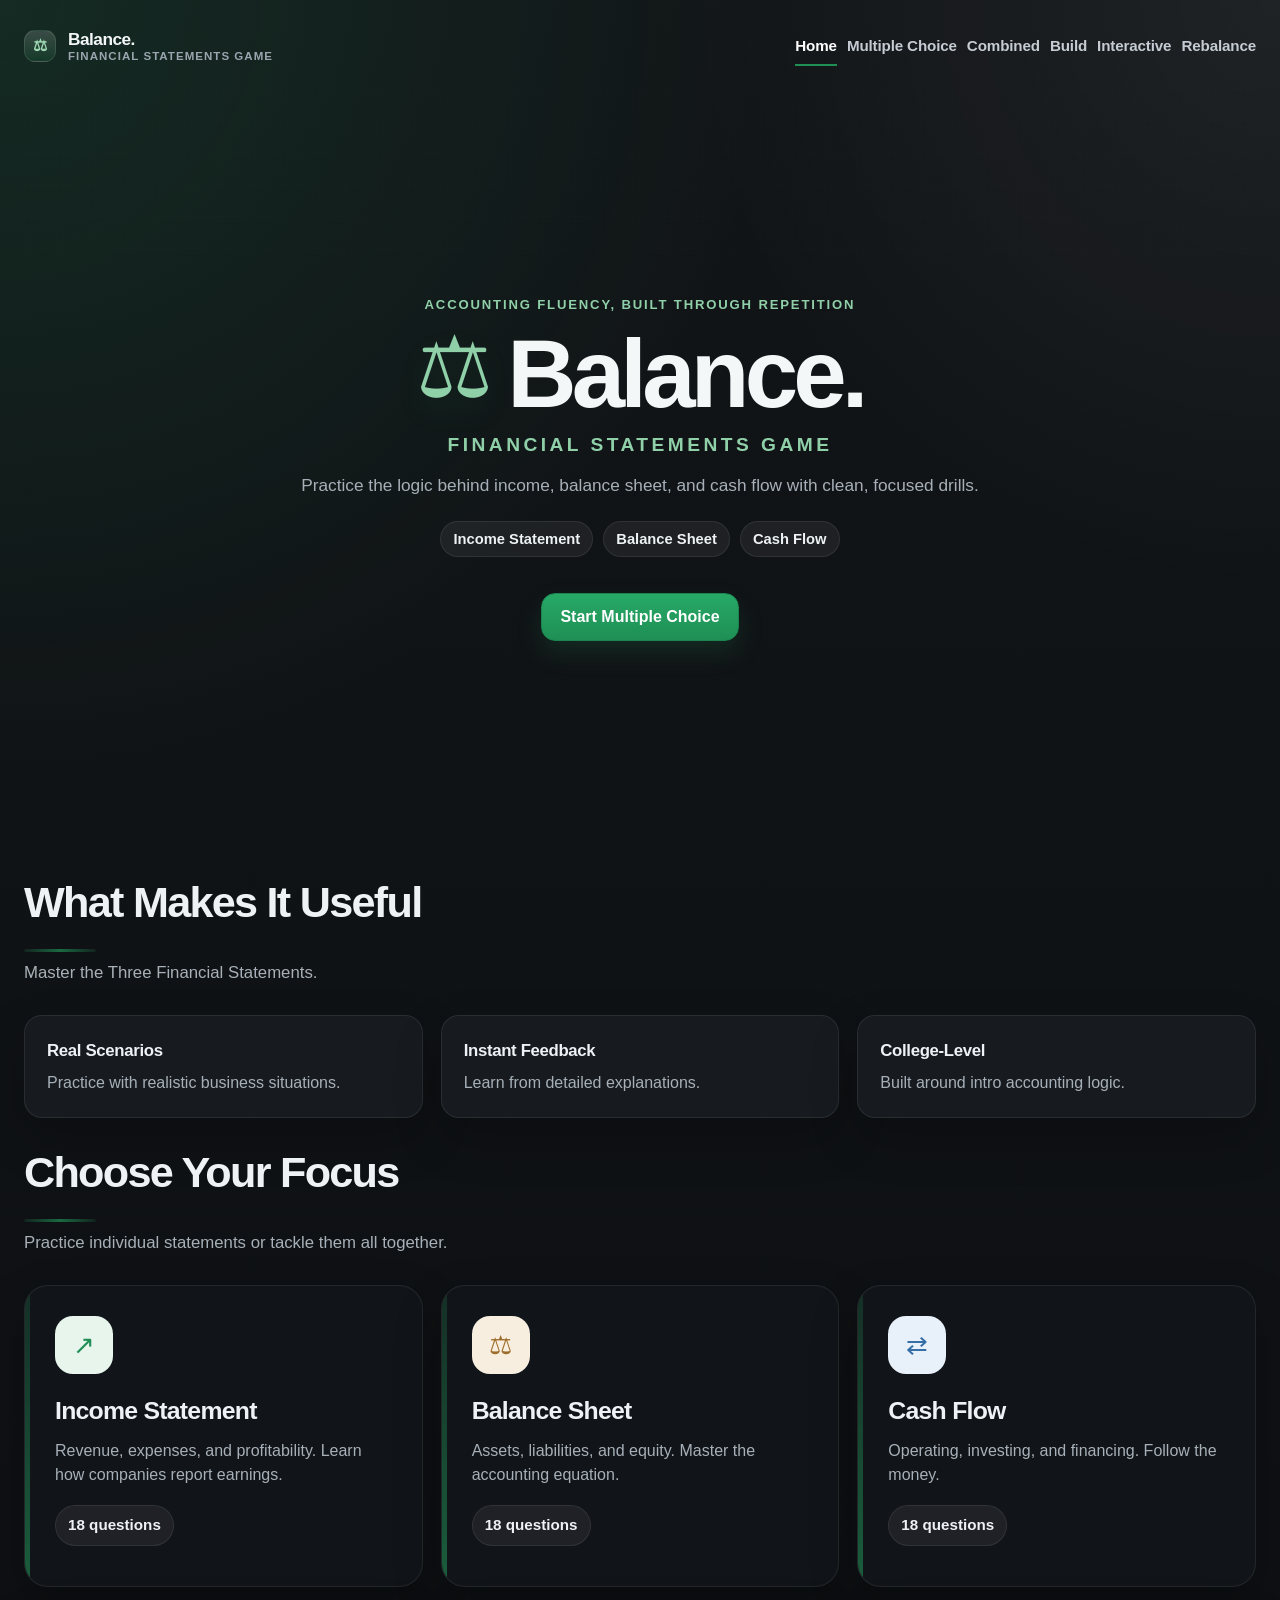
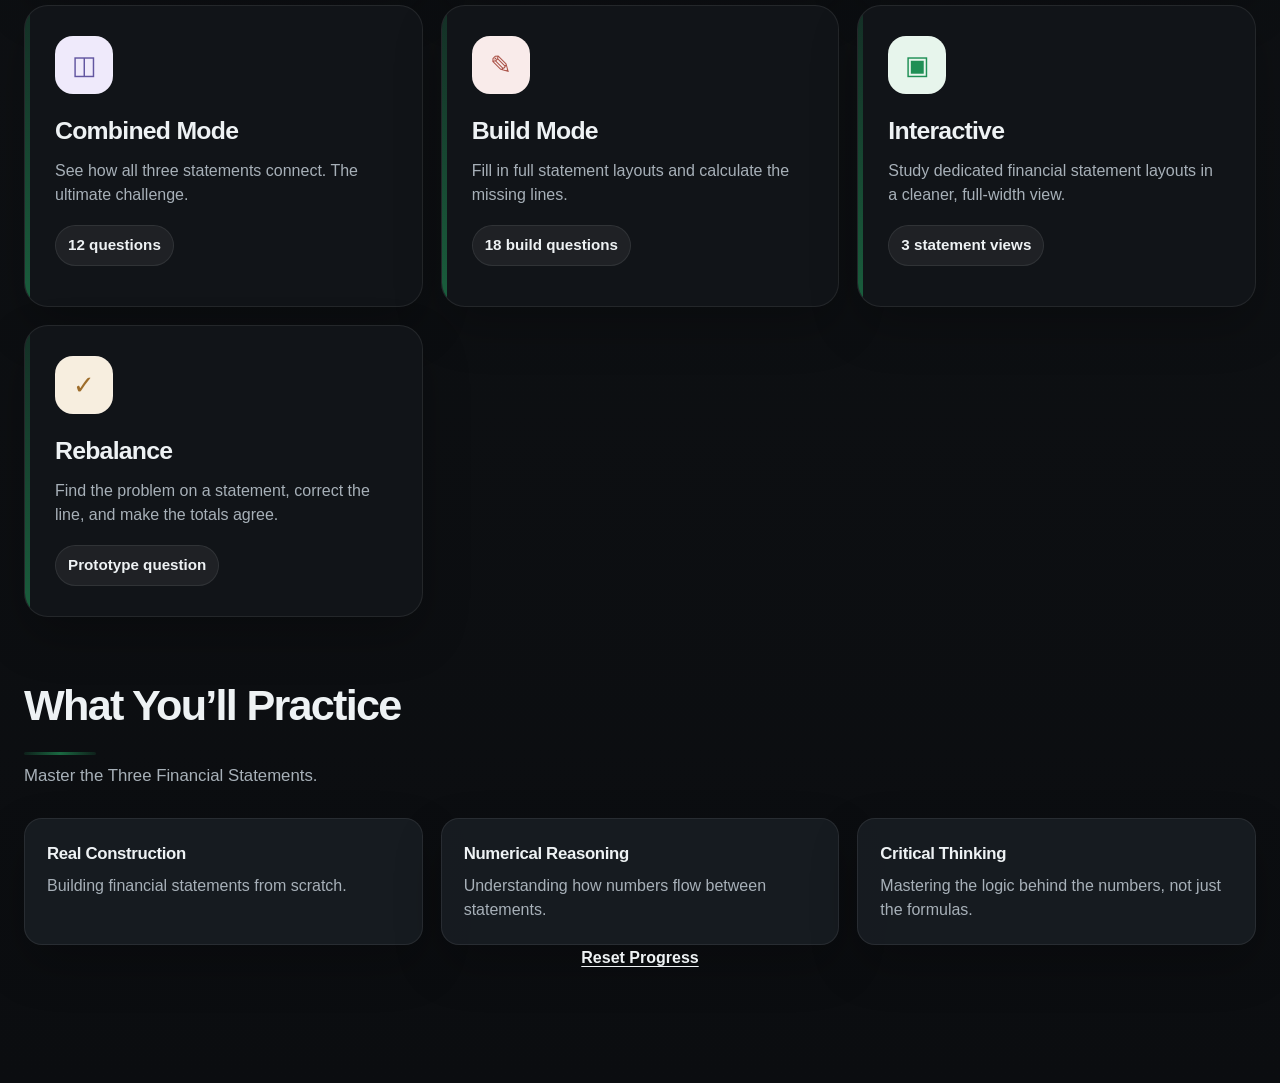
==== commit 9e592cac: "Rebalance Mode" ====
--- a/index.html
+++ b/index.html
@@ -46,6 +46,7 @@
         <a href="combined.html">Combined</a>
         <a href="build.html">Build</a>
         <a href="interactive.html">Interactive</a>
+        <a href="rebalance.html">Rebalance</a>
       </nav>
       <details class="mobile-nav">
         <summary>Menu</summary>
@@ -55,6 +56,7 @@
           <a href="combined.html">Combined</a>
           <a href="build.html">Build</a>
           <a href="interactive.html">Interactive</a>
+          <a href="rebalance.html">Rebalance</a>
         </nav>
       </details>
     </div>
@@ -166,6 +168,13 @@
           <p>Study dedicated financial statement layouts in a cleaner, full-width view.</p>
           <span class="question-tag">3 statement views</span>
         </a>
+
+        <a class="mode-card" href="rebalance.html">
+          <div class="mode-icon orange">✓</div>
+          <h3>Rebalance</h3>
+          <p>Find the problem on a statement, correct the line, and make the totals agree.</p>
+          <span class="question-tag">Prototype question</span>
+        </a>
       </div>
     </section>
 
--- a/styles.css
+++ b/styles.css
@@ -1,4 +1,4 @@
-@import url("https://fonts.googleapis.com/css2?family=JetBrains+Mono:wght@600;700;800&family=Roboto:wght@400;500;700;800&display=swap");
+@import url("https://fonts.googleapis.com/css2?family=JetBrains+Mono:wght@600;700;800&display=swap");
 
 :root {
   --bg: #101214;
@@ -26,7 +26,7 @@
   --radius-sm: 14px;
   --radius-pill: 999px;
   --container: 1600px;
-  --font-sans: "Roboto", Arial, Helvetica, sans-serif;
+  --font-sans: Calibri, "Segoe UI", Arial, Helvetica, sans-serif;
   --font-mono: "JetBrains Mono", "SFMono-Regular", Consolas, "Liberation Mono", Menlo, monospace;
   --panel: rgba(18, 22, 26, 0.9);
   --panel-soft: rgba(24, 29, 34, 0.92);
@@ -51,6 +51,10 @@
     radial-gradient(circle at top right, rgba(255, 255, 255, 0.06), transparent 20%),
     linear-gradient(180deg, #121518 0%, #0b0d10 100%);
   color: var(--text);
+}
+
+html {
+  font-size: 12pt;
 }
 
 body {
@@ -839,6 +843,61 @@
 
 .statement-choice-grid {
   grid-template-columns: repeat(3, minmax(0, 1fr));
+}
+
+.rebalance-layout {
+  display: grid;
+  grid-template-columns: minmax(0, 1fr) 360px;
+  gap: 22px;
+  align-items: start;
+}
+
+.rebalance-statement-card .statement-view-sheet {
+  max-width: 820px;
+}
+
+.rebalance-lines button.line-item {
+  width: 100%;
+  border-left: 0;
+  border-right: 0;
+  border-top: 0;
+  border-radius: 0;
+  background: transparent;
+  text-align: left;
+  font: inherit;
+}
+
+.rebalance-lines button.line-item:hover,
+.rebalance-lines button.line-item:focus-visible {
+  background: rgba(255, 255, 255, 0.05);
+  color: #ffffff;
+  outline: none;
+}
+
+.rebalance-lines button.line-item.is-selected {
+  border-radius: 12px;
+  background: rgba(31, 143, 85, 0.18);
+  color: #ffffff;
+}
+
+.rebalance-panel {
+  position: sticky;
+  top: 18px;
+}
+
+.rebalance-control {
+  display: grid;
+  gap: 8px;
+  margin-top: 20px;
+}
+
+.rebalance-control label {
+  color: var(--panel-text);
+  font-weight: 800;
+}
+
+.rebalance-actions {
+  margin-top: 18px;
 }
 
 .quiz-card {
@@ -2010,6 +2069,11 @@
   --mode-accent-strong: #3f7f72;
 }
 
+body[data-mode="rebalance"] {
+  --mode-accent: rgba(154, 109, 43, 0.2);
+  --mode-accent-strong: #9e6d2b;
+}
+
 @media (max-width: 980px) {
   .feature-row,
   .brand-strip,
@@ -2018,6 +2082,7 @@
   .interactive-preview-grid,
   .mode-grid,
   .quiz-layout,
+  .rebalance-layout,
   .statement-detail-layout {
     grid-template-columns: 1fr;
   }
@@ -2029,6 +2094,11 @@
   .main-quiz-card {
     order: 1;
   }
+
+  .rebalance-panel {
+    position: static;
+  }
+
   .statement-detail-layout-overview {
     grid-template-columns: 1fr;
   }
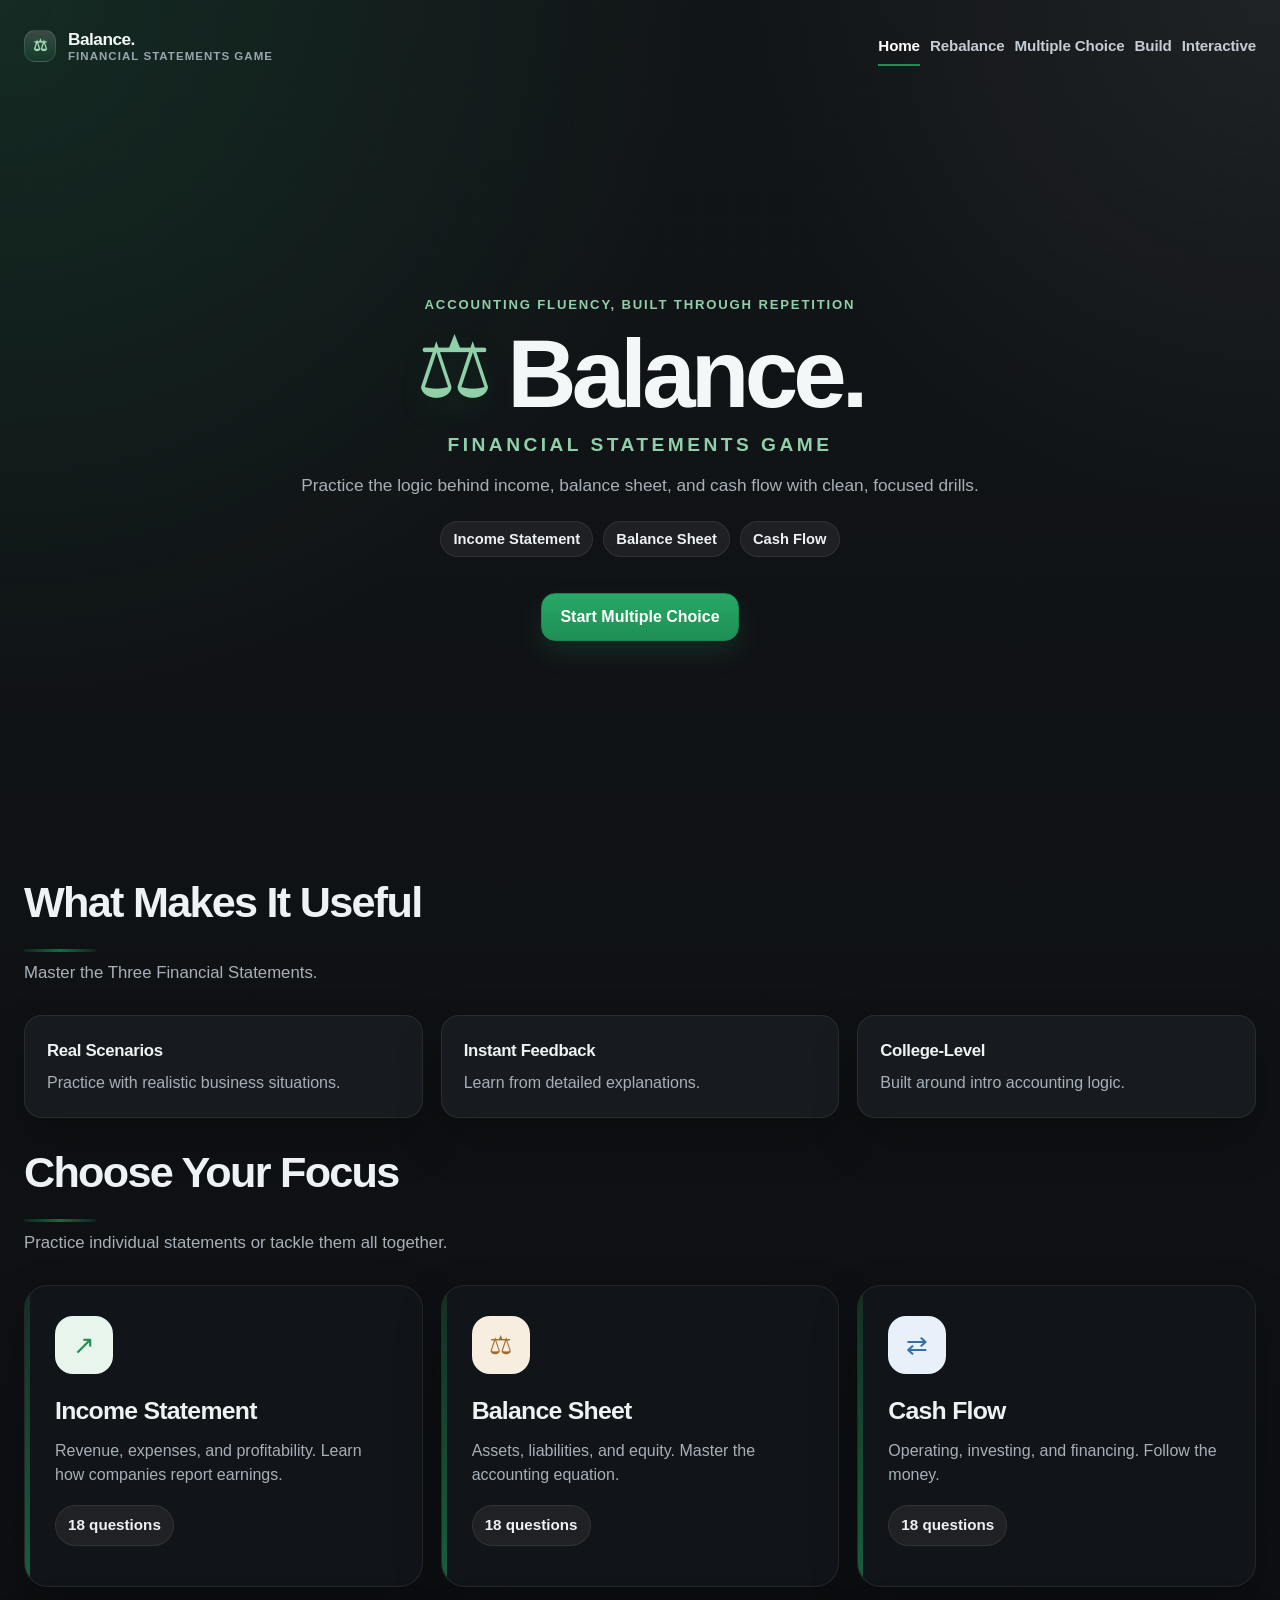
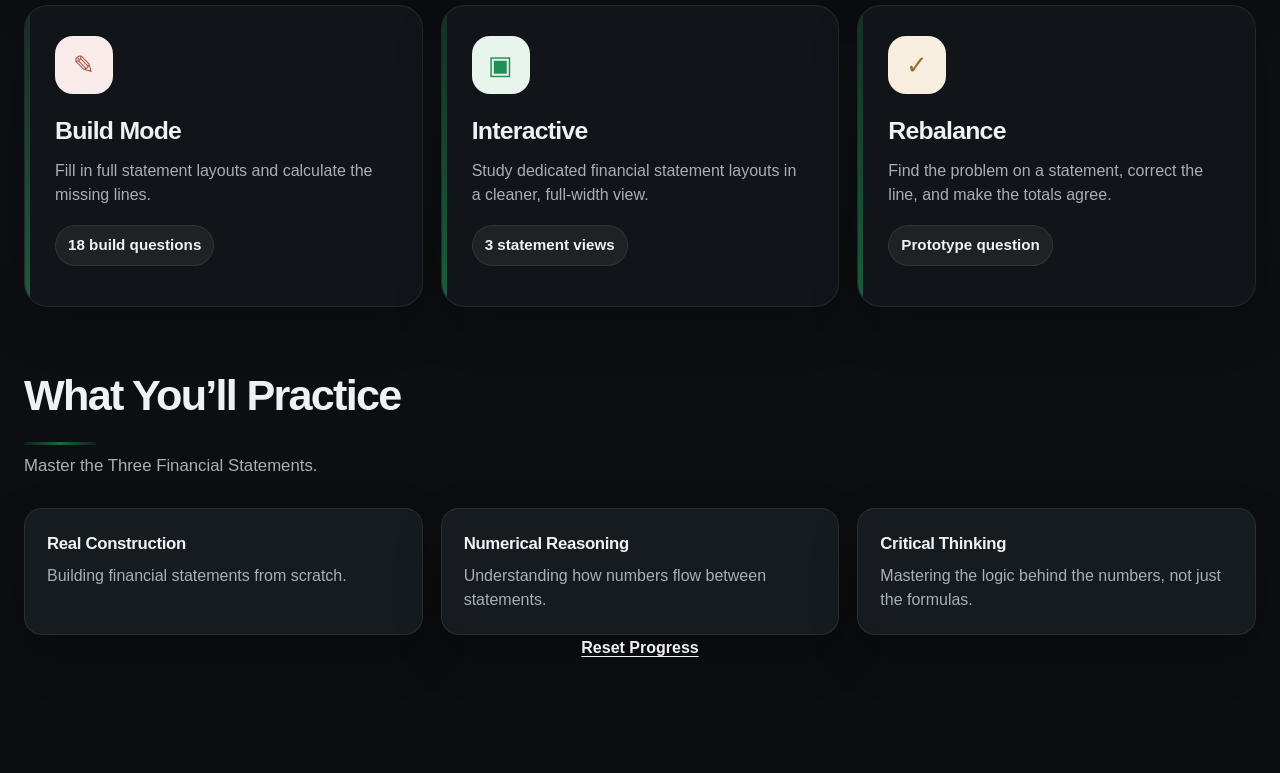
==== commit 027746ff: "Nav Bar" ====
--- a/index.html
+++ b/index.html
@@ -42,21 +42,19 @@
       </a>
       <nav class="page-nav">
         <a href="index.html" class="active">Home</a>
+        <a href="rebalance.html">Rebalance</a>
         <a href="multiple-choice.html">Multiple Choice</a>
-        <a href="combined.html">Combined</a>
         <a href="build.html">Build</a>
         <a href="interactive.html">Interactive</a>
-        <a href="rebalance.html">Rebalance</a>
       </nav>
       <details class="mobile-nav">
         <summary>Menu</summary>
         <nav class="mobile-nav-menu">
           <a href="index.html" class="active">Home</a>
+          <a href="rebalance.html">Rebalance</a>
           <a href="multiple-choice.html">Multiple Choice</a>
-          <a href="combined.html">Combined</a>
           <a href="build.html">Build</a>
           <a href="interactive.html">Interactive</a>
-          <a href="rebalance.html">Rebalance</a>
         </nav>
       </details>
     </div>
@@ -146,14 +144,6 @@
           <span class="best-score-text" data-best-score="balance_cashflow_best"></span>
         </a>
 
-        <a class="mode-card" href="combined.html">
-          <div class="mode-icon purple">◫</div>
-          <h3>Combined Mode</h3>
-          <p>See how all three statements connect. The ultimate challenge.</p>
-          <span class="question-tag">12 questions</span>
-          <span class="best-score-text" data-best-score="balance_combined_best"></span>
-        </a>
-
         <a class="mode-card" href="build.html">
           <div class="mode-icon red">✎</div>
           <h3>Build Mode</h3>
--- a/styles.css
+++ b/styles.css
@@ -852,6 +852,37 @@
   align-items: start;
 }
 
+.rebalance-example-picker {
+  margin-bottom: 22px;
+}
+
+.rebalance-scenario {
+  margin-bottom: 22px;
+}
+
+.rebalance-scenario-kicker {
+  margin: 0 0 8px;
+  color: var(--mode-accent-strong);
+  font-size: 0.8rem;
+  font-weight: 800;
+  letter-spacing: 0.12em;
+  text-transform: uppercase;
+}
+
+.rebalance-scenario h2 {
+  margin: 0 0 10px;
+  color: var(--panel-text);
+  font-size: clamp(1.4rem, 2.2vw, 1.9rem);
+  letter-spacing: -0.03em;
+}
+
+.rebalance-scenario p {
+  max-width: 980px;
+  margin: 0;
+  color: var(--panel-muted);
+  line-height: 1.65;
+}
+
 .rebalance-statement-card .statement-view-sheet {
   max-width: 820px;
 }
@@ -898,6 +929,81 @@
 
 .rebalance-actions {
   margin-top: 18px;
+}
+
+.rebalance-hint-wrap {
+  display: flex;
+  justify-content: center;
+  margin-top: 24px;
+}
+
+.rebalance-hint-btn {
+  min-height: 38px;
+  padding: 0 18px;
+  border: 1px solid rgba(158, 109, 43, 0.34);
+  border-radius: var(--radius-pill);
+  background: rgba(158, 109, 43, 0.14);
+  color: #f2d7ad;
+  font-weight: 800;
+  cursor: pointer;
+  transition: transform 0.18s ease, border-color 0.18s ease, background 0.18s ease;
+}
+
+.rebalance-hint-btn:hover,
+.rebalance-hint-btn:focus-visible {
+  transform: translateY(-1px);
+  border-color: rgba(242, 215, 173, 0.48);
+  background: rgba(158, 109, 43, 0.22);
+  outline: none;
+}
+
+.rebalance-hint-modal {
+  position: fixed;
+  inset: 0;
+  z-index: 100;
+  display: grid;
+  place-items: center;
+  padding: 24px;
+  background: rgba(4, 7, 10, 0.68);
+  backdrop-filter: blur(8px);
+}
+
+.rebalance-hint-card {
+  position: relative;
+  width: min(460px, 100%);
+  padding: 28px;
+  border: 1px solid rgba(255, 255, 255, 0.1);
+  border-radius: var(--radius-lg);
+  background: var(--panel-strong);
+  box-shadow: var(--shadow-md);
+}
+
+.rebalance-hint-card p:last-child {
+  margin: 0;
+  color: var(--panel-text);
+  font-size: 1.1rem;
+  line-height: 1.55;
+}
+
+.rebalance-hint-close {
+  position: absolute;
+  top: 12px;
+  right: 12px;
+  width: 34px;
+  height: 34px;
+  border: 1px solid rgba(255, 255, 255, 0.1);
+  border-radius: 50%;
+  background: rgba(255, 255, 255, 0.06);
+  color: var(--panel-text);
+  font-size: 1.25rem;
+  line-height: 1;
+  cursor: pointer;
+}
+
+.rebalance-hint-close:hover,
+.rebalance-hint-close:focus-visible {
+  background: rgba(255, 255, 255, 0.12);
+  outline: none;
 }
 
 .quiz-card {
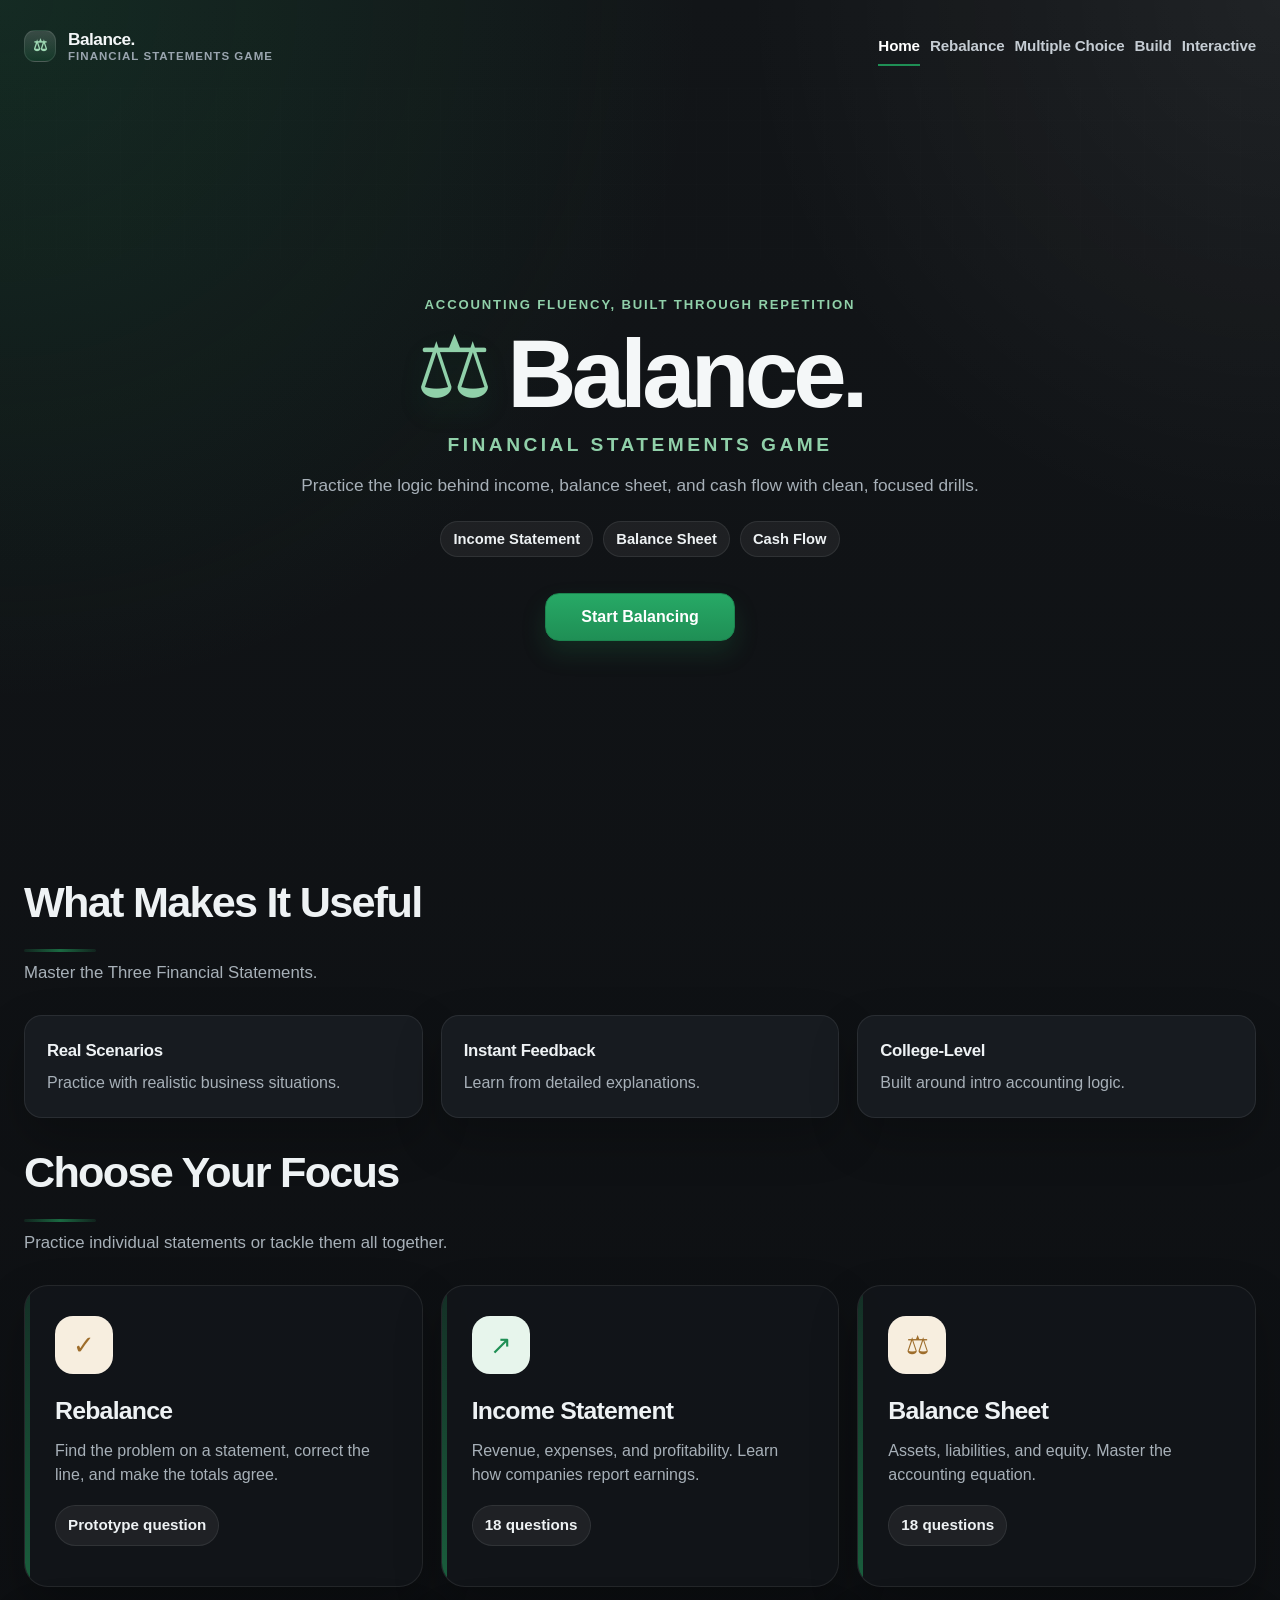
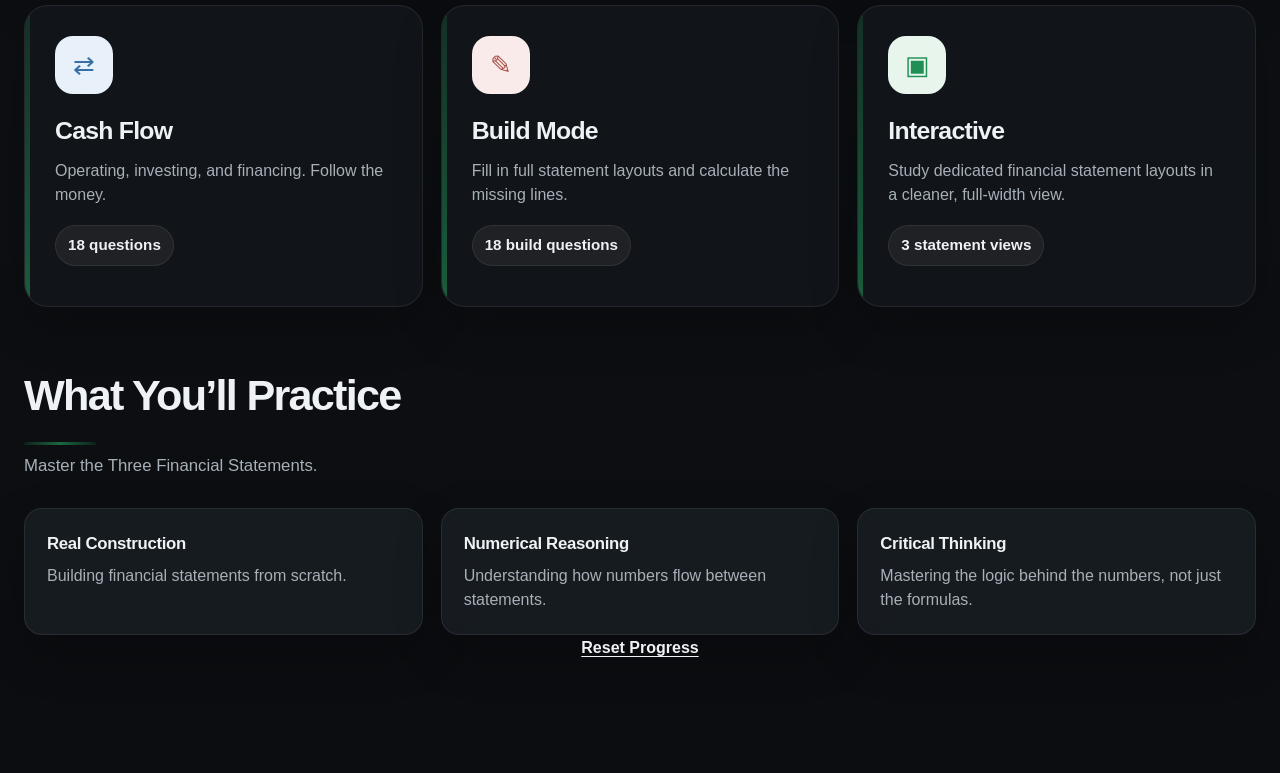
==== commit 79ced605: "Changing Home Page" ====
--- a/index.html
+++ b/index.html
@@ -83,7 +83,7 @@
           </div>
 
           <div class="hero-actions">
-            <a href="multiple-choice.html" class="primary-btn hero-cta">Start Multiple Choice</a>
+            <a href="rebalance.html" class="primary-btn hero-cta">Start Balancing</a>
           </div>
         </div>
       </div>
@@ -120,6 +120,13 @@
       </div>
 
       <div class="mode-grid">
+        <a class="mode-card" href="rebalance.html">
+          <div class="mode-icon orange">✓</div>
+          <h3>Rebalance</h3>
+          <p>Find the problem on a statement, correct the line, and make the totals agree.</p>
+          <span class="question-tag">Prototype question</span>
+        </a>
+
         <a class="mode-card" href="income.html">
           <div class="mode-icon green">↗</div>
           <h3>Income Statement</h3>
@@ -158,13 +165,6 @@
           <p>Study dedicated financial statement layouts in a cleaner, full-width view.</p>
           <span class="question-tag">3 statement views</span>
         </a>
-
-        <a class="mode-card" href="rebalance.html">
-          <div class="mode-icon orange">✓</div>
-          <h3>Rebalance</h3>
-          <p>Find the problem on a statement, correct the line, and make the totals agree.</p>
-          <span class="question-tag">Prototype question</span>
-        </a>
       </div>
     </section>
 
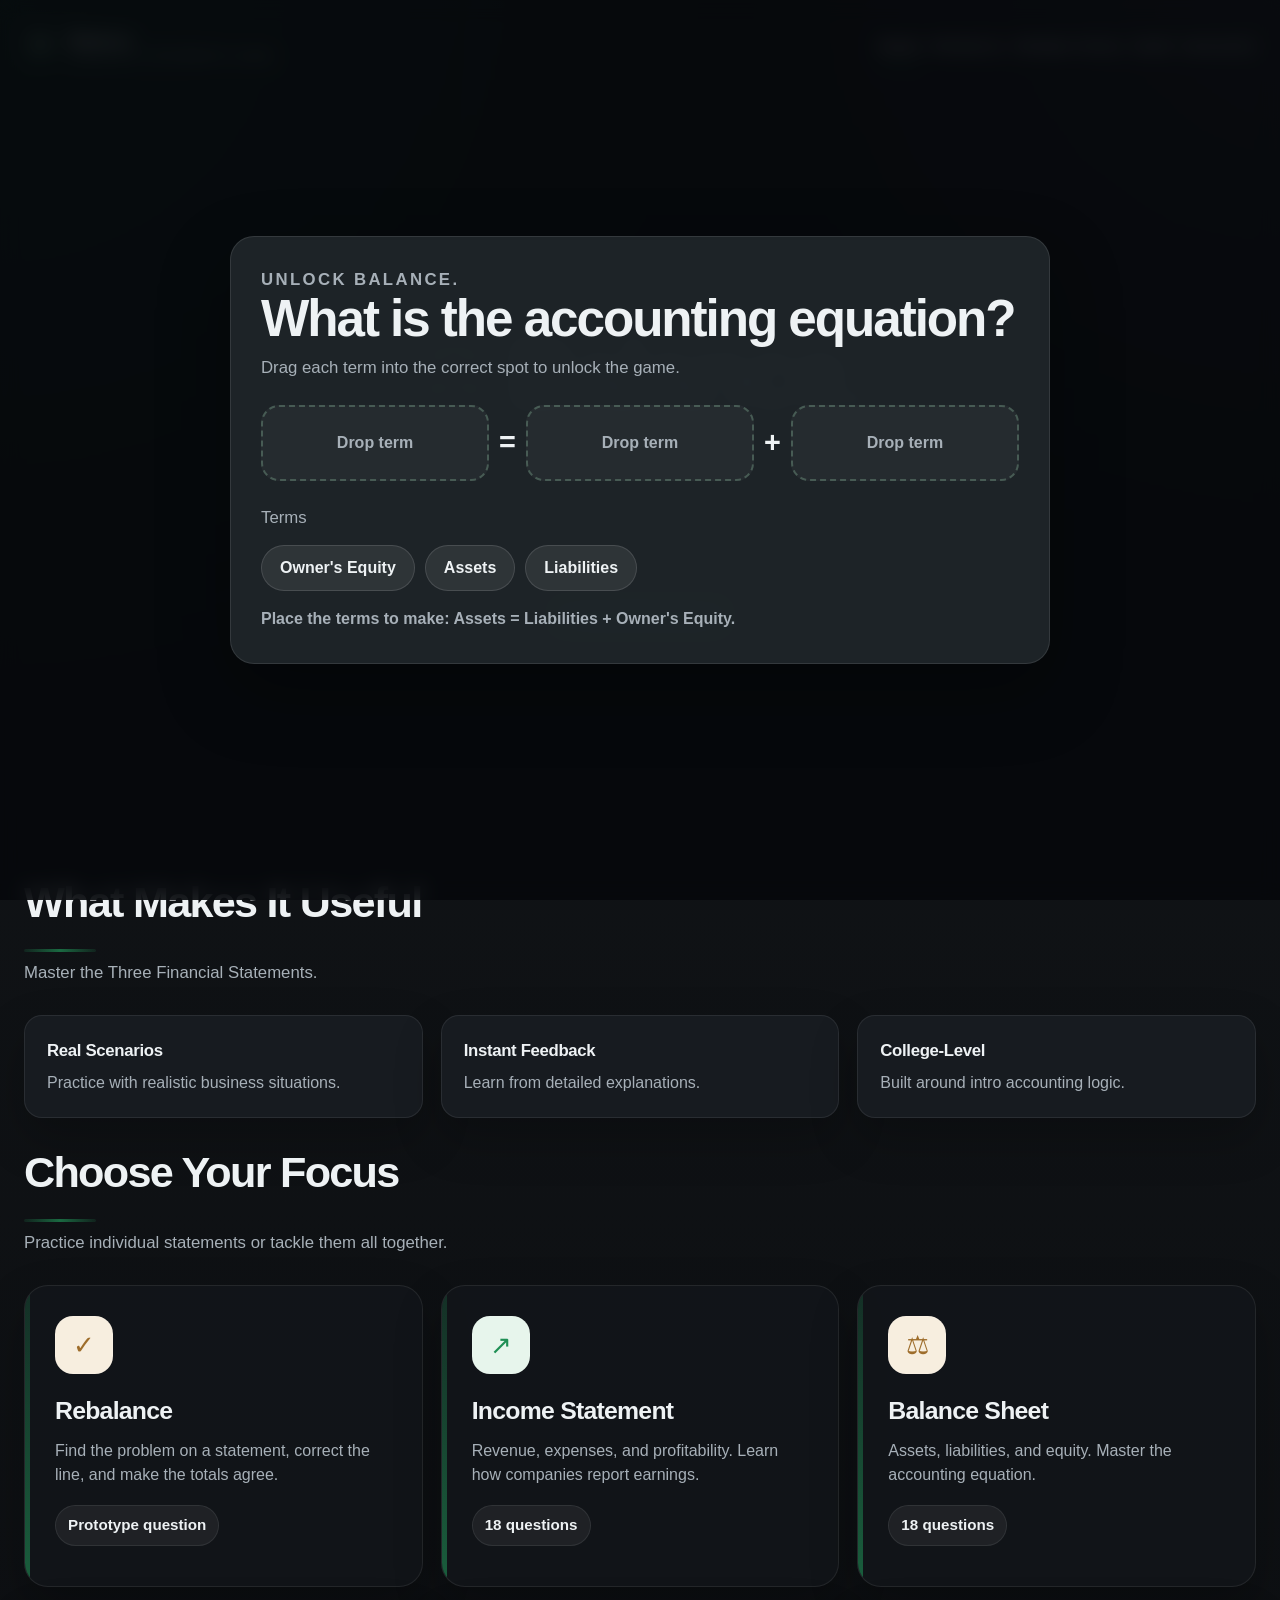
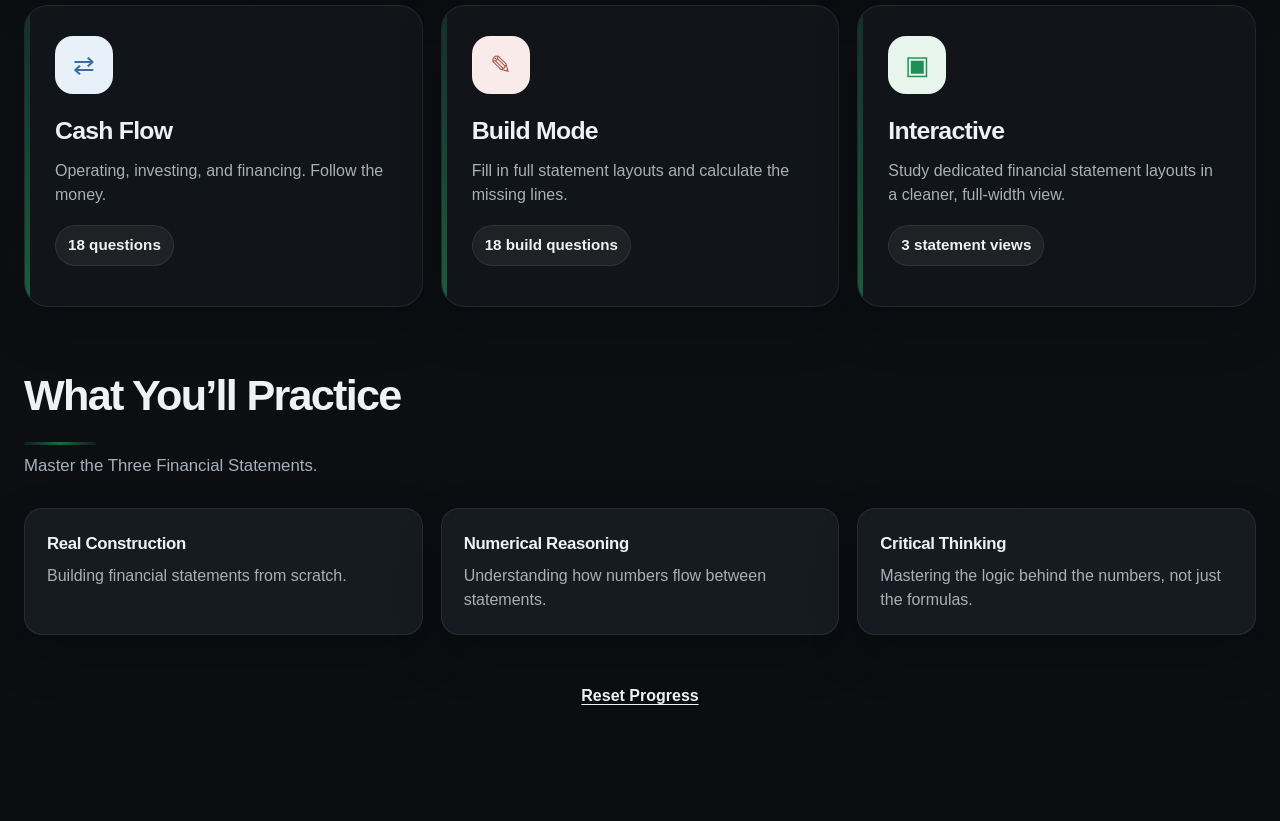
==== commit 3d984ffc: "Unlock Graphic" ====
--- a/index.html
+++ b/index.html
@@ -9,6 +9,7 @@
     .home-footer {
       display: flex;
       justify-content: center;
+      margin-top: 48px;
       padding-bottom: 56px;
     }
 
@@ -28,9 +29,173 @@
       color: #14633a;
       outline: none;
     }
+
+    body.is-unlocked {
+      overflow: auto;
+    }
+
+    body:not(.is-unlocked) {
+      overflow: hidden;
+    }
+
+    .unlock-overlay {
+      position: fixed;
+      inset: 0;
+      z-index: 200;
+      display: grid;
+      place-items: center;
+      padding: 24px;
+      background: rgba(5, 8, 11, 0.86);
+      backdrop-filter: blur(10px);
+    }
+
+    .unlock-card {
+      width: min(820px, 100%);
+      padding: 30px;
+      border: 1px solid rgba(255, 255, 255, 0.1);
+      border-radius: var(--radius-lg);
+      background: var(--panel-strong);
+      box-shadow: var(--shadow-md);
+    }
+
+    .unlock-kicker {
+      margin: 0 0 8px;
+      color: #9ed8b3;
+      font-size: 0.8rem;
+      font-weight: 800;
+      letter-spacing: 0.14em;
+      text-transform: uppercase;
+    }
+
+    .unlock-card h2 {
+      margin: 0 0 10px;
+      color: var(--panel-text);
+      font-size: clamp(2rem, 4vw, 3.2rem);
+      letter-spacing: -0.04em;
+      line-height: 1;
+    }
+
+    .unlock-card p {
+      margin: 0;
+      color: var(--panel-muted);
+      font-size: 1.05rem;
+      line-height: 1.55;
+    }
+
+    .unlock-equation {
+      display: grid;
+      grid-template-columns: minmax(0, 1fr) auto minmax(0, 1fr) auto minmax(0, 1fr);
+      gap: 10px;
+      align-items: center;
+      margin: 24px 0;
+    }
+
+    .unlock-slot {
+      min-height: 76px;
+      display: grid;
+      place-items: center;
+      padding: 12px;
+      border: 2px dashed rgba(158, 216, 179, 0.28);
+      border-radius: var(--radius-md);
+      background: rgba(255, 255, 255, 0.04);
+      color: var(--panel-muted);
+      font-weight: 800;
+      text-align: center;
+      transition: border-color 0.18s ease, background 0.18s ease, color 0.18s ease;
+    }
+
+    .unlock-slot.is-over,
+    .unlock-slot:focus-visible {
+      border-color: rgba(158, 216, 179, 0.78);
+      background: rgba(31, 143, 85, 0.16);
+      outline: none;
+    }
+
+    .unlock-slot.is-filled {
+      border-style: solid;
+      color: var(--panel-text);
+    }
+
+    .unlock-operator {
+      color: var(--panel-text);
+      font-size: 1.8rem;
+      font-weight: 900;
+      text-align: center;
+    }
+
+    .unlock-bank {
+      display: flex;
+      flex-wrap: wrap;
+      gap: 10px;
+      margin-top: 14px;
+    }
+
+    .unlock-token {
+      min-height: 46px;
+      padding: 0 18px;
+      border: 1px solid rgba(255, 255, 255, 0.12);
+      border-radius: var(--radius-pill);
+      background: rgba(255, 255, 255, 0.08);
+      color: var(--panel-text);
+      font-weight: 800;
+      cursor: grab;
+    }
+
+    .unlock-token:active {
+      cursor: grabbing;
+    }
+
+    .unlock-token.is-selected,
+    .unlock-token:focus-visible {
+      border-color: rgba(158, 216, 179, 0.7);
+      background: rgba(31, 143, 85, 0.2);
+      outline: none;
+    }
+
+    .unlock-feedback {
+      min-height: 26px;
+      margin-top: 16px;
+      color: var(--panel-muted);
+      font-weight: 700;
+    }
+
+    @media (max-width: 720px) {
+      .unlock-equation {
+        grid-template-columns: 1fr;
+      }
+
+      .unlock-operator {
+        font-size: 1.4rem;
+      }
+    }
   </style>
 </head>
 <body>
+  <div class="unlock-overlay" id="unlock-overlay" role="dialog" aria-modal="true" aria-labelledby="unlock-title">
+    <div class="unlock-card">
+      <p class="unlock-kicker">Unlock Balance.</p>
+      <h2 id="unlock-title">What is the accounting equation?</h2>
+      <p>Drag each term into the correct spot to unlock the game.</p>
+
+      <div class="unlock-equation" aria-label="Accounting equation puzzle">
+        <button type="button" class="unlock-slot" data-slot="assets">Drop term</button>
+        <span class="unlock-operator" aria-hidden="true">=</span>
+        <button type="button" class="unlock-slot" data-slot="liabilities">Drop term</button>
+        <span class="unlock-operator" aria-hidden="true">+</span>
+        <button type="button" class="unlock-slot" data-slot="equity">Drop term</button>
+      </div>
+
+      <p>Terms</p>
+      <div class="unlock-bank" id="unlock-bank">
+        <button type="button" class="unlock-token" draggable="true" data-term="equity">Owner's Equity</button>
+        <button type="button" class="unlock-token" draggable="true" data-term="assets">Assets</button>
+        <button type="button" class="unlock-token" draggable="true" data-term="liabilities">Liabilities</button>
+      </div>
+
+      <div class="unlock-feedback" id="unlock-feedback" aria-live="polite">Place the terms to make: Assets = Liabilities + Owner's Equity.</div>
+    </div>
+  </div>
+
   <header class="site-header">
     <div class="container header-inner page-topbar">
       <a href="index.html" class="brand-pill" aria-label="Balance home">
@@ -200,8 +365,16 @@
   <script>
     (function () {
       const BEST_SCORE_PREFIX = "balance_";
+      const UNLOCK_KEY = "balance_site_unlocked";
       const bestScoreEls = Array.from(document.querySelectorAll("[data-best-score]"));
       const resetBtn = document.getElementById("reset-progress-btn");
+      const unlockOverlay = document.getElementById("unlock-overlay");
+      const unlockFeedback = document.getElementById("unlock-feedback");
+      const unlockBank = document.getElementById("unlock-bank");
+      const unlockTokens = Array.from(document.querySelectorAll("[data-term]"));
+      const unlockSlots = Array.from(document.querySelectorAll("[data-slot]"));
+      let draggedTerm = "";
+      let selectedTerm = "";
 
       function renderBestScores() {
         bestScoreEls.forEach(el => {
@@ -235,11 +408,132 @@
           }
         });
 
+        localStorage.removeItem(UNLOCK_KEY);
         renderBestScores();
-      }
+        resetUnlockPlacement();
+        lockSiteIfNeeded();
+      }
+
+      function lockSiteIfNeeded() {
+        if (localStorage.getItem(UNLOCK_KEY) === "true") {
+          document.body.classList.add("is-unlocked");
+          unlockOverlay.classList.add("hidden");
+          return;
+        }
+
+        document.body.classList.remove("is-unlocked");
+        unlockOverlay.classList.remove("hidden");
+      }
+
+      function getToken(term) {
+        return unlockTokens.find(token => token.dataset.term === term);
+      }
+
+      function placeTerm(slot, term) {
+        if (!slot || !term) return;
+
+        const existingTerm = slot.dataset.currentTerm;
+        if (existingTerm) {
+          const existingToken = getToken(existingTerm);
+          if (existingToken) {
+            existingToken.hidden = false;
+          }
+        }
+
+        const token = getToken(term);
+        if (token) {
+          token.hidden = true;
+        }
+
+        slot.dataset.currentTerm = term;
+        slot.textContent = token ? token.textContent : "Drop term";
+        slot.classList.add("is-filled");
+        selectedTerm = "";
+        unlockTokens.forEach(item => item.classList.remove("is-selected"));
+        checkUnlock();
+      }
+
+      function resetUnlockPlacement() {
+        unlockSlots.forEach(slot => {
+          slot.dataset.currentTerm = "";
+          slot.textContent = "Drop term";
+          slot.classList.remove("is-filled", "is-over");
+        });
+
+        unlockTokens.forEach(token => {
+          token.hidden = false;
+          token.classList.remove("is-selected");
+        });
+
+        selectedTerm = "";
+      }
+
+      function checkUnlock() {
+        const isComplete = unlockSlots.every(slot => Boolean(slot.dataset.currentTerm));
+        if (!isComplete) {
+          unlockFeedback.textContent = "Place the terms to make: Assets = Liabilities + Owner's Equity.";
+          return;
+        }
+
+        const isCorrect = unlockSlots.every(slot => slot.dataset.currentTerm === slot.dataset.slot);
+        if (!isCorrect) {
+          unlockFeedback.textContent = "Almost. The accounting equation starts with Assets on the left.";
+          return;
+        }
+
+        unlockFeedback.textContent = "Unlocked.";
+        localStorage.setItem(UNLOCK_KEY, "true");
+        window.setTimeout(() => {
+          document.body.classList.add("is-unlocked");
+          unlockOverlay.classList.add("hidden");
+        }, 450);
+      }
+
+      unlockTokens.forEach(token => {
+        token.addEventListener("dragstart", event => {
+          draggedTerm = token.dataset.term;
+          event.dataTransfer.setData("text/plain", draggedTerm);
+        });
+
+        token.addEventListener("click", () => {
+          selectedTerm = token.dataset.term;
+          unlockTokens.forEach(item => item.classList.toggle("is-selected", item === token));
+          unlockFeedback.textContent = "Now choose a blank spot in the equation.";
+        });
+      });
+
+      unlockSlots.forEach(slot => {
+        slot.addEventListener("dragover", event => {
+          event.preventDefault();
+          slot.classList.add("is-over");
+        });
+
+        slot.addEventListener("dragleave", () => {
+          slot.classList.remove("is-over");
+        });
+
+        slot.addEventListener("drop", event => {
+          event.preventDefault();
+          slot.classList.remove("is-over");
+          const term = event.dataTransfer.getData("text/plain") || draggedTerm;
+          placeTerm(slot, term);
+          draggedTerm = "";
+        });
+
+        slot.addEventListener("click", () => {
+          if (selectedTerm) {
+            placeTerm(slot, selectedTerm);
+          }
+        });
+      });
 
       if (resetBtn) {
         resetBtn.addEventListener("click", resetProgress);
+      }
+
+      if (unlockBank) {
+        resetUnlockPlacement();
+        lockSiteIfNeeded();
       }
 
       renderBestScores();
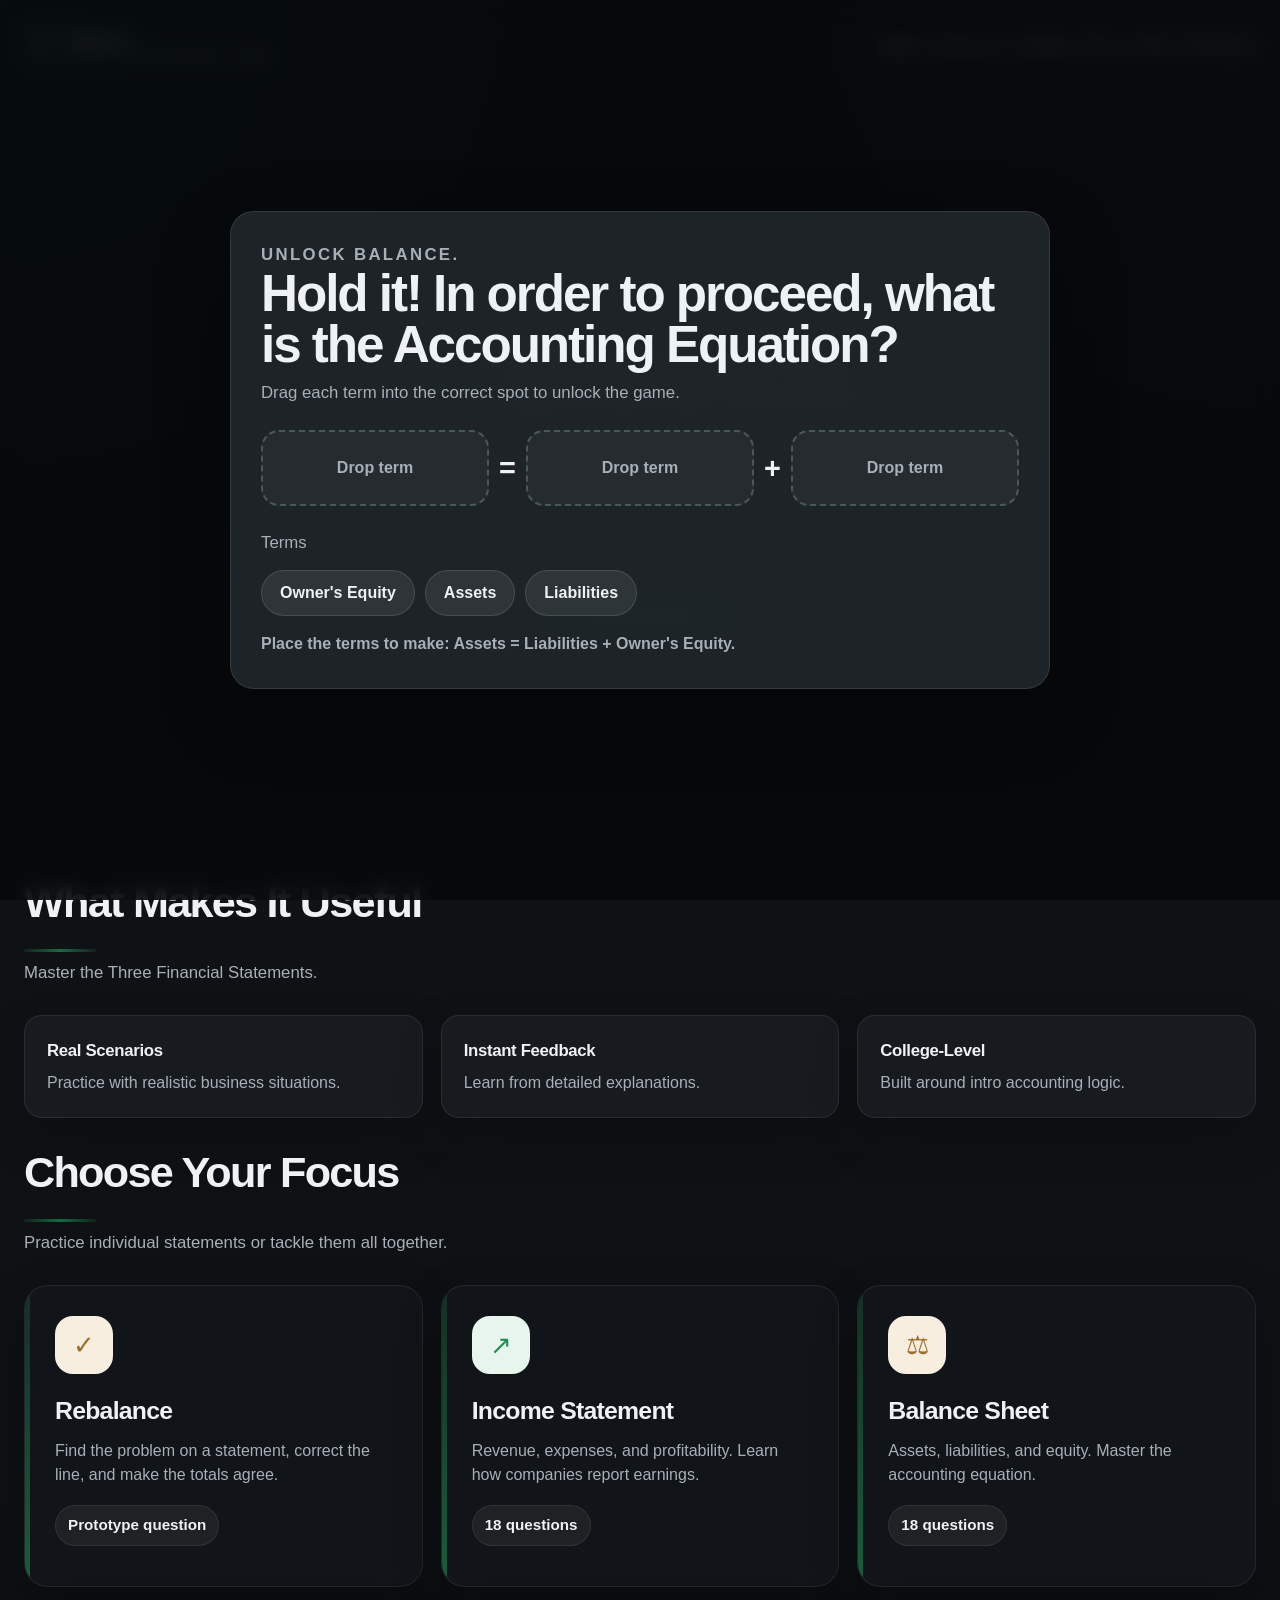
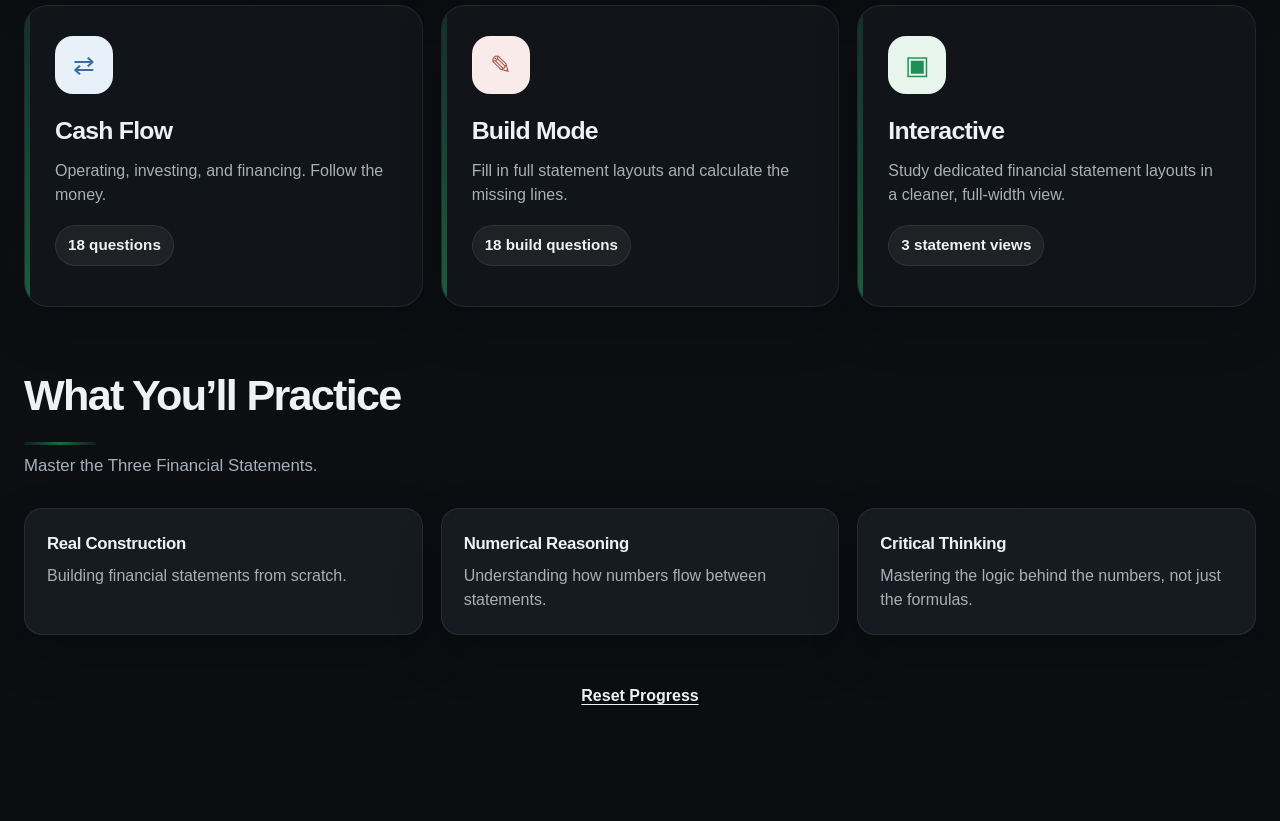
==== commit 8465b17a: "Changing titile" ====
--- a/index.html
+++ b/index.html
@@ -174,7 +174,7 @@
   <div class="unlock-overlay" id="unlock-overlay" role="dialog" aria-modal="true" aria-labelledby="unlock-title">
     <div class="unlock-card">
       <p class="unlock-kicker">Unlock Balance.</p>
-      <h2 id="unlock-title">What is the accounting equation?</h2>
+      <h2 id="unlock-title">Hold it! In order to proceed, what is the Accounting Equation?</h2>
       <p>Drag each term into the correct spot to unlock the game.</p>
 
       <div class="unlock-equation" aria-label="Accounting equation puzzle">
@@ -365,7 +365,7 @@
   <script>
     (function () {
       const BEST_SCORE_PREFIX = "balance_";
-      const UNLOCK_KEY = "balance_site_unlocked";
+      const UNLOCK_KEY = "balance_session_unlocked";
       const bestScoreEls = Array.from(document.querySelectorAll("[data-best-score]"));
       const resetBtn = document.getElementById("reset-progress-btn");
       const unlockOverlay = document.getElementById("unlock-overlay");
@@ -408,14 +408,14 @@
           }
         });
 
-        localStorage.removeItem(UNLOCK_KEY);
+        sessionStorage.removeItem(UNLOCK_KEY);
         renderBestScores();
         resetUnlockPlacement();
         lockSiteIfNeeded();
       }
 
       function lockSiteIfNeeded() {
-        if (localStorage.getItem(UNLOCK_KEY) === "true") {
+        if (sessionStorage.getItem(UNLOCK_KEY) === "true") {
           document.body.classList.add("is-unlocked");
           unlockOverlay.classList.add("hidden");
           return;
@@ -482,7 +482,7 @@
         }
 
         unlockFeedback.textContent = "Unlocked.";
-        localStorage.setItem(UNLOCK_KEY, "true");
+        sessionStorage.setItem(UNLOCK_KEY, "true");
         window.setTimeout(() => {
           document.body.classList.add("is-unlocked");
           unlockOverlay.classList.add("hidden");
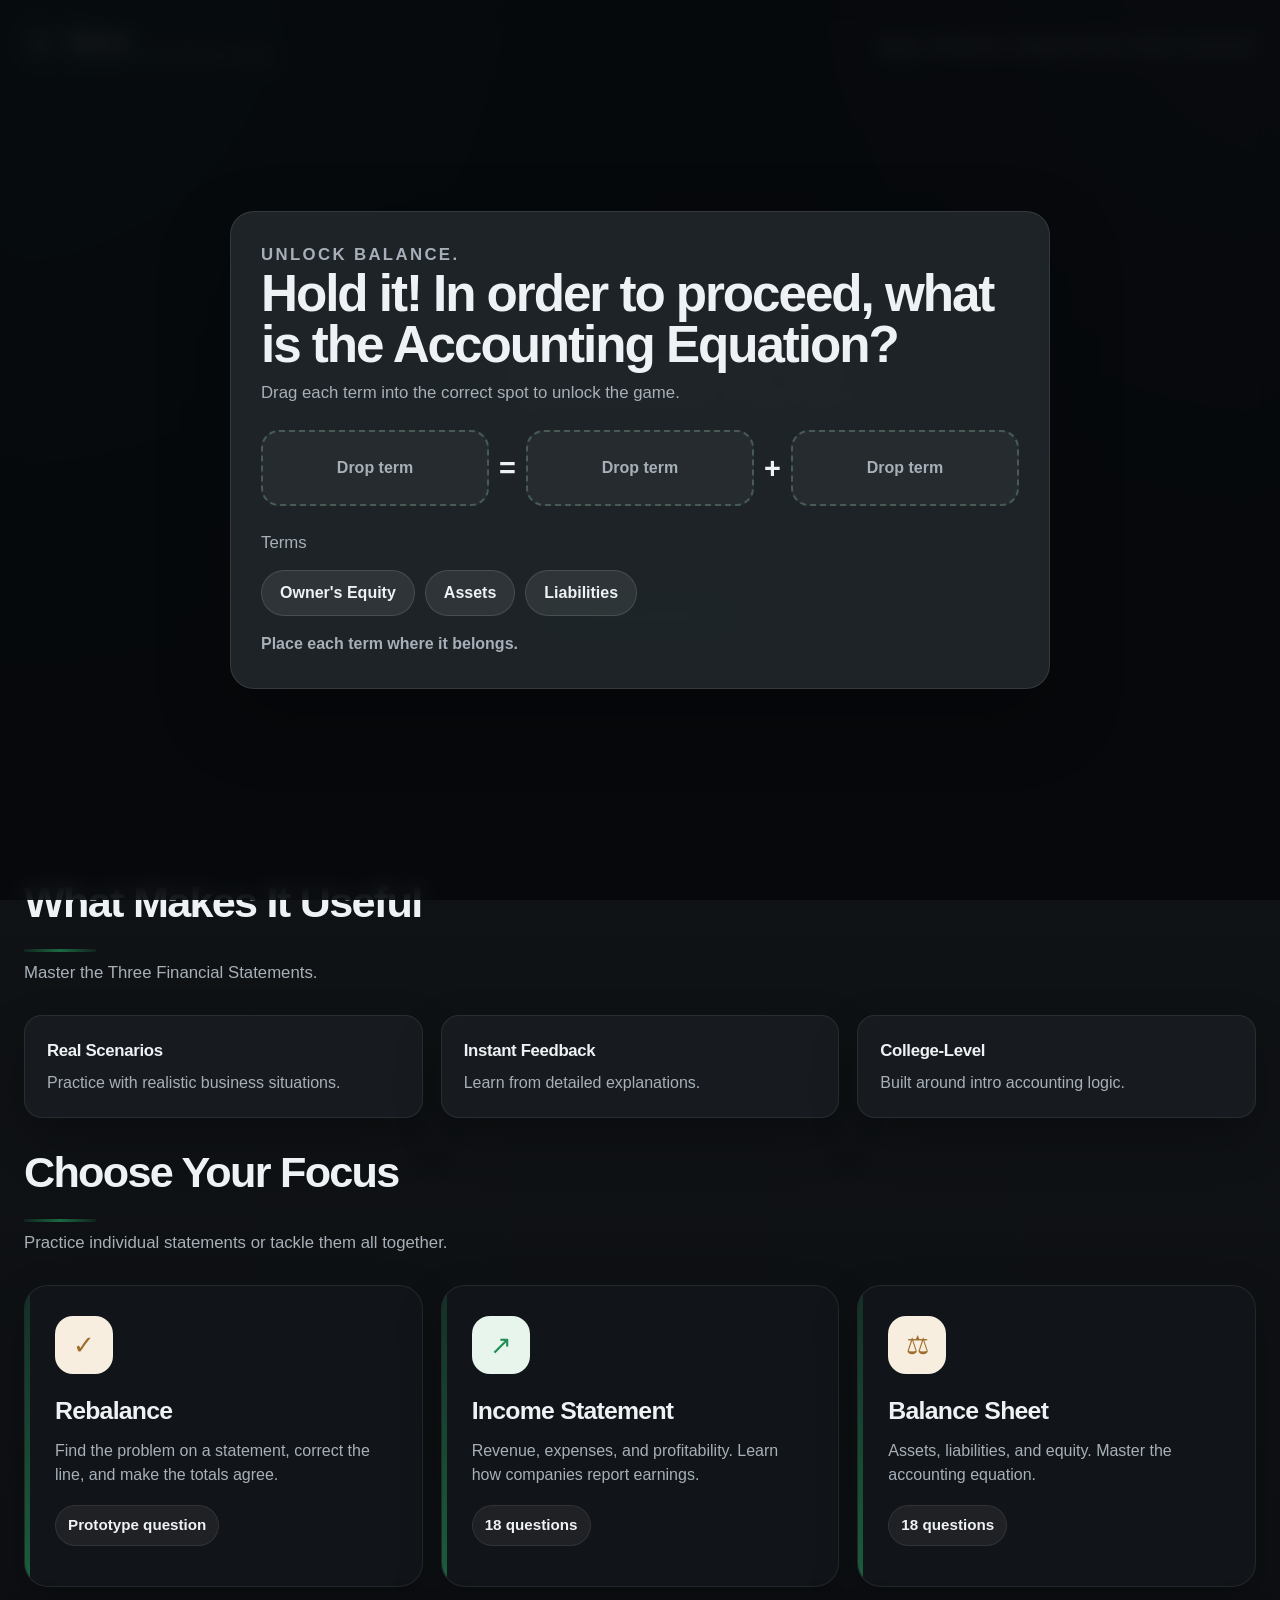
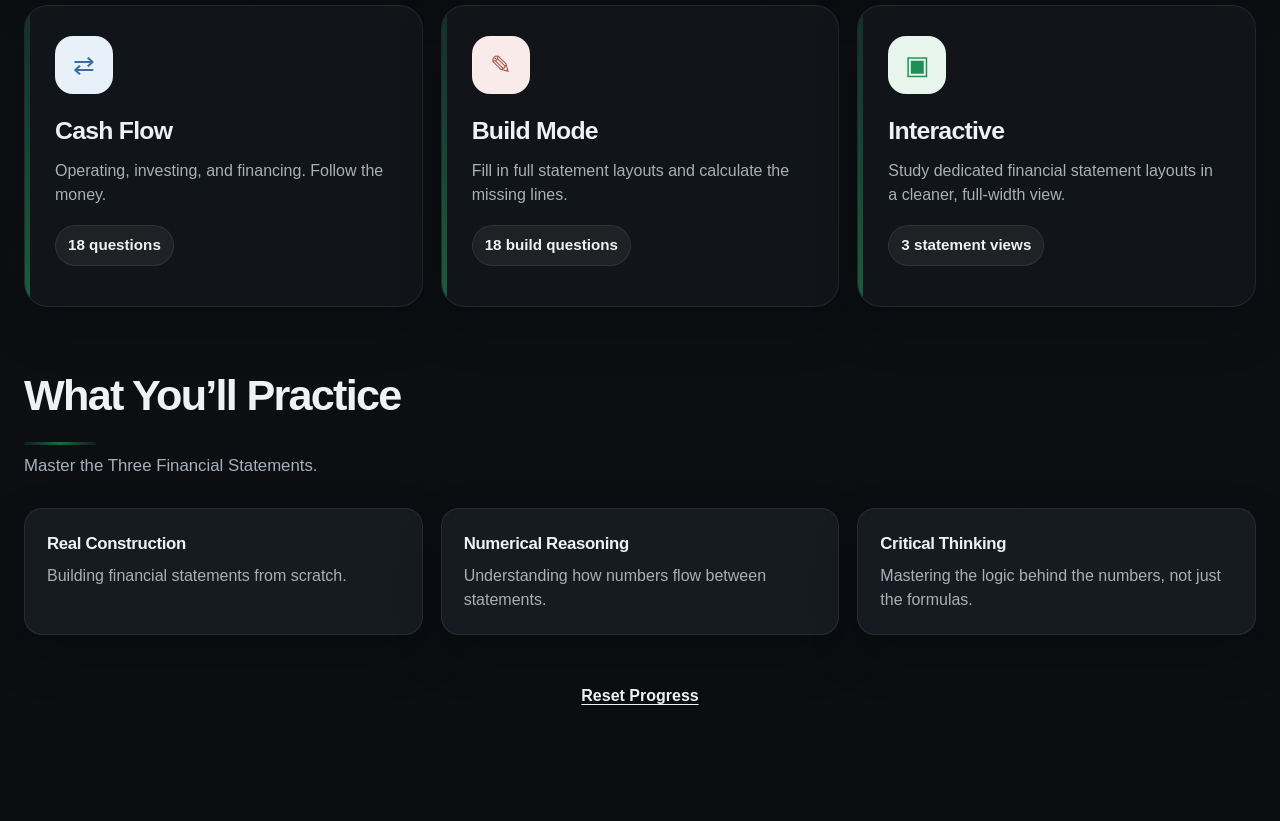
==== commit a4cf43ef: "Fixing pop up" ====
--- a/index.html
+++ b/index.html
@@ -192,7 +192,7 @@
         <button type="button" class="unlock-token" draggable="true" data-term="liabilities">Liabilities</button>
       </div>
 
-      <div class="unlock-feedback" id="unlock-feedback" aria-live="polite">Place the terms to make: Assets = Liabilities + Owner's Equity.</div>
+      <div class="unlock-feedback" id="unlock-feedback" aria-live="polite">Place each term where it belongs.</div>
     </div>
   </div>
 
@@ -471,13 +471,13 @@
       function checkUnlock() {
         const isComplete = unlockSlots.every(slot => Boolean(slot.dataset.currentTerm));
         if (!isComplete) {
-          unlockFeedback.textContent = "Place the terms to make: Assets = Liabilities + Owner's Equity.";
+          unlockFeedback.textContent = "Place each term where it belongs.";
           return;
         }
 
         const isCorrect = unlockSlots.every(slot => slot.dataset.currentTerm === slot.dataset.slot);
         if (!isCorrect) {
-          unlockFeedback.textContent = "Almost. The accounting equation starts with Assets on the left.";
+          unlockFeedback.textContent = "Almost. Try rearranging the terms.";
           return;
         }
 
